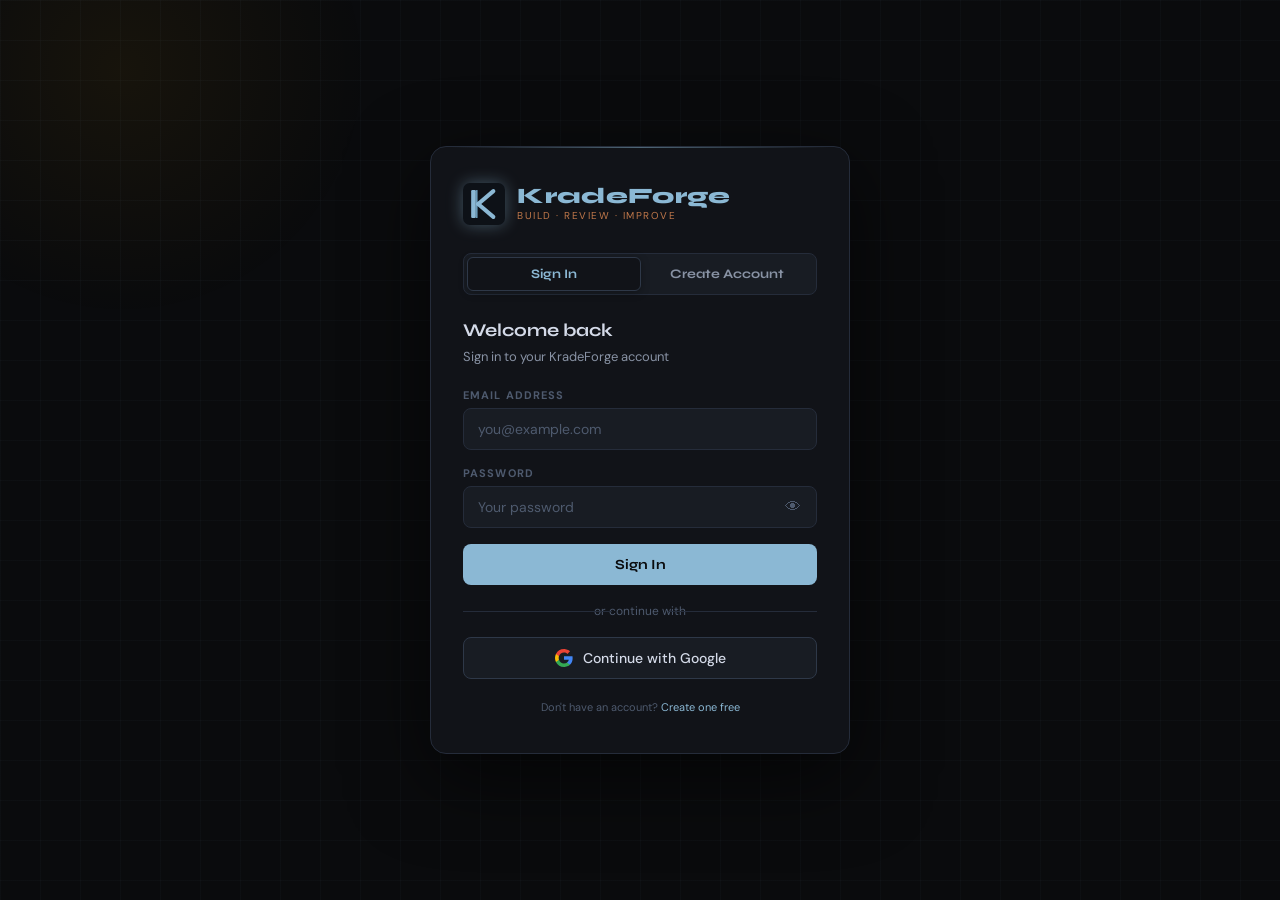
==== login.html @ 72d335a9 "login.html" ====
<!DOCTYPE html>
<html lang="en">
<head>
  <meta charset="UTF-8" />
  <meta name="viewport" content="width=device-width, initial-scale=1.0, maximum-scale=1.0, user-scalable=no" />
  <meta name="mobile-web-app-capable" content="yes" />
  <meta name="apple-mobile-web-app-capable" content="yes" />
  <meta name="theme-color" content="#0a0b0d" />
  <title>KradeForge — Login</title>
  <link rel="preconnect" href="https://fonts.googleapis.com" />
  <link href="https://fonts.googleapis.com/css2?family=Space+Mono:wght@400;700&family=Syne:wght@400;600;700;800&family=DM+Sans:wght@300;400;500&display=swap" rel="stylesheet" />
  <style>
    *, *::before, *::after { box-sizing: border-box; margin: 0; padding: 0; }

    :root {
      --bg:      #0a0b0d;
      --bg2:     #111318;
      --bg3:     #181c23;
      --border:  #252c3a;
      --border2: #2e3848;
      --text:    #d4dae8;
      --text2:   #8892a4;
      --text3:   #4e5a6e;
      --accent:  #f0a500;
      --green:   #22c77a;
      --red:     #ff4d6a;
      --blue:    #8bb8d4;
      --font-head: 'Syne', sans-serif;
      --font-mono: 'Space Mono', monospace;
      --font-body: 'DM Sans', sans-serif;
    }

    body {
      font-family: var(--font-body);
      background: var(--bg);
      color: var(--text);
      min-height: 100vh;
      display: flex;
      align-items: center;
      justify-content: center;
      padding: 20px;
      position: relative;
      overflow: hidden;
    }

    /* Background grid pattern */
    body::before {
      content: '';
      position: fixed;
      inset: 0;
      background-image:
        linear-gradient(rgba(139,184,212,0.03) 1px, transparent 1px),
        linear-gradient(90deg, rgba(139,184,212,0.03) 1px, transparent 1px);
      background-size: 40px 40px;
      pointer-events: none;
    }

    /* Glow orbs */
    body::after {
      content: '';
      position: fixed;
      top: -20%;
      left: -10%;
      width: 500px;
      height: 500px;
      background: radial-gradient(circle, rgba(240,165,0,0.06) 0%, transparent 70%);
      pointer-events: none;
    }

    /* ── CARD ─────────────────────────────────────────────── */
    .auth-card {
      background: var(--bg2);
      border: 1px solid var(--border);
      border-radius: 16px;
      width: 100%;
      max-width: 420px;
      padding: 36px 32px;
      position: relative;
      z-index: 1;
      box-shadow: 0 24px 80px rgba(0,0,0,0.6);
    }

    /* Top accent line */
    .auth-card::before {
      content: '';
      position: absolute;
      top: 0; left: 20px; right: 20px;
      height: 1px;
      background: linear-gradient(90deg, transparent, var(--blue), transparent);
      opacity: 0.5;
    }

    /* ── LOGO ─────────────────────────────────────────────── */
    .auth-logo {
      display: flex;
      align-items: center;
      gap: 12px;
      margin-bottom: 28px;
    }

    .auth-logo svg { flex-shrink: 0; filter: drop-shadow(0 0 8px rgba(139,184,212,0.4)); }

    .auth-logo-text { display: flex; flex-direction: column; gap: 2px; }

    .auth-logo-name {
      font-family: var(--font-head);
      font-size: 22px;
      font-weight: 800;
      color: var(--blue);
      letter-spacing: 0.03em;
      line-height: 1;
    }

    .auth-logo-tag {
      font-size: 10px;
      color: #c0784a;
      letter-spacing: 0.15em;
      text-transform: uppercase;
    }

    /* ── TABS ─────────────────────────────────────────────── */
    .auth-tabs {
      display: flex;
      background: var(--bg3);
      border: 1px solid var(--border);
      border-radius: 8px;
      padding: 3px;
      margin-bottom: 24px;
    }

    .auth-tab {
      flex: 1;
      padding: 8px;
      text-align: center;
      font-family: var(--font-head);
      font-size: 13px;
      font-weight: 700;
      color: var(--text2);
      cursor: pointer;
      border-radius: 6px;
      transition: all 0.2s;
      border: none;
      background: none;
    }

    .auth-tab.active {
      background: var(--bg2);
      color: var(--blue);
      border: 1px solid var(--border2);
      box-shadow: 0 2px 8px rgba(0,0,0,0.3);
    }

    /* ── FORMS ────────────────────────────────────────────── */
    .auth-form { display: none; }
    .auth-form.active { display: block; }

    .form-title {
      font-family: var(--font-head);
      font-size: 18px;
      font-weight: 700;
      color: var(--text);
      margin-bottom: 6px;
    }

    .form-subtitle {
      font-size: 13px;
      color: var(--text2);
      margin-bottom: 22px;
      line-height: 1.5;
    }

    .field {
      margin-bottom: 16px;
    }

    .field label {
      display: block;
      font-size: 11px;
      font-weight: 700;
      color: var(--text3);
      text-transform: uppercase;
      letter-spacing: 0.1em;
      margin-bottom: 6px;
    }

    .field input {
      width: 100%;
      background: var(--bg3);
      border: 1px solid var(--border);
      color: var(--text);
      padding: 11px 14px;
      border-radius: 8px;
      font-size: 14px;
      font-family: var(--font-body);
      outline: none;
      transition: border-color 0.2s, box-shadow 0.2s;
    }

    .field input:focus {
      border-color: var(--blue);
      box-shadow: 0 0 0 3px rgba(139,184,212,0.1);
    }

    .field input::placeholder { color: var(--text3); }

    /* Password toggle */
    .field-wrap {
      position: relative;
    }
    .field-wrap input { padding-right: 44px; }
    .toggle-pw {
      position: absolute;
      right: 12px;
      top: 50%;
      transform: translateY(-50%);
      background: none;
      border: none;
      color: var(--text3);
      cursor: pointer;
      font-size: 16px;
      padding: 4px;
      transition: color 0.2s;
    }
    .toggle-pw:hover { color: var(--text2); }

    /* ── SUBMIT BUTTON ────────────────────────────────────── */
    .btn-auth {
      width: 100%;
      background: var(--blue);
      color: #0a0b0d;
      border: none;
      padding: 12px;
      border-radius: 8px;
      font-family: var(--font-head);
      font-weight: 700;
      font-size: 14px;
      cursor: pointer;
      transition: opacity 0.2s, transform 0.1s;
      margin-top: 4px;
      display: flex;
      align-items: center;
      justify-content: center;
      gap: 8px;
    }

    .btn-auth:hover   { opacity: 0.9; }
    .btn-auth:active  { transform: scale(0.99); }
    .btn-auth:disabled{ opacity: 0.5; cursor: not-allowed; }

    /* Loading spinner */
    .spinner {
      width: 16px;
      height: 16px;
      border: 2px solid rgba(0,0,0,0.2);
      border-top-color: #0a0b0d;
      border-radius: 50%;
      animation: spin 0.7s linear infinite;
      display: none;
    }
    .btn-auth.loading .spinner { display: block; }
    .btn-auth.loading .btn-text { opacity: 0.7; }
    @keyframes spin { to { transform: rotate(360deg); } }

    /* ── ALERT MESSAGES ───────────────────────────────────── */
    .auth-alert {
      padding: 10px 14px;
      border-radius: 8px;
      font-size: 13px;
      margin-bottom: 16px;
      display: none;
      line-height: 1.5;
    }
    .auth-alert.error {
      background: rgba(255,77,106,0.1);
      border: 1px solid rgba(255,77,106,0.3);
      color: var(--red);
      display: block;
    }
    .auth-alert.success {
      background: rgba(34,199,122,0.1);
      border: 1px solid rgba(34,199,122,0.3);
      color: var(--green);
      display: block;
    }
    .auth-alert.info {
      background: rgba(139,184,212,0.1);
      border: 1px solid rgba(139,184,212,0.3);
      color: var(--blue);
      display: block;
    }

    /* ── PASSWORD STRENGTH ────────────────────────────────── */
    .pw-strength {
      margin-top: 6px;
      display: none;
    }
    .pw-strength.show { display: block; }
    .pw-bar {
      height: 3px;
      background: var(--border);
      border-radius: 2px;
      overflow: hidden;
      margin-bottom: 4px;
    }
    .pw-fill {
      height: 100%;
      border-radius: 2px;
      transition: width 0.3s, background 0.3s;
    }
    .pw-label { font-size: 10px; color: var(--text3); }

    /* ── DIVIDER ──────────────────────────────────────────── */
    .auth-divider {
      text-align: center;
      color: var(--text3);
      font-size: 12px;
      margin: 18px 0;
      position: relative;
    }
    .auth-divider::before, .auth-divider::after {
      content: '';
      position: absolute;
      top: 50%;
      width: 42%;
      height: 1px;
      background: var(--border);
    }
    .auth-divider::before { left: 0; }
    .auth-divider::after  { right: 0; }

    /* ── FOOTER NOTE ──────────────────────────────────────── */
    .auth-footer {
      text-align: center;
      margin-top: 20px;
      font-size: 11px;
      color: var(--text3);
      line-height: 1.6;
    }
    .auth-footer a { color: var(--blue); text-decoration: none; }

    /* ── VERIFICATION NOTICE ──────────────────────────────── */
    .verify-notice {
      text-align: center;
      display: none;
      padding: 20px 0;
    }
    .verify-notice.show { display: block; }
    .verify-icon { font-size: 48px; margin-bottom: 16px; }
    .verify-title {
      font-family: var(--font-head);
      font-size: 18px;
      font-weight: 700;
      color: var(--text);
      margin-bottom: 8px;
    }
    .verify-text { font-size: 13px; color: var(--text2); line-height: 1.6; }
    .verify-email { color: var(--blue); font-weight: 600; }

    /* ── GOOGLE BUTTON ────────────────────────────────────── */
    .btn-google {
      width: 100%;
      background: var(--bg3);
      color: var(--text);
      border: 1px solid var(--border2);
      padding: 11px;
      border-radius: 8px;
      font-family: var(--font-body);
      font-weight: 500;
      font-size: 14px;
      cursor: pointer;
      transition: background 0.2s, border-color 0.2s;
      margin-top: 4px;
      display: flex;
      align-items: center;
      justify-content: center;
      gap: 10px;
    }
    .btn-google:hover { background: var(--border); border-color: var(--blue); }
    .btn-google svg   { flex-shrink: 0; }

    /* ── MOBILE ───────────────────────────────────────────── */
    @media (max-width: 480px) {
      .auth-card { padding: 24px 20px; border-radius: 12px; }
      .auth-logo-name { font-size: 18px; }
    }
  </style>
</head>
<body>

  <div class="auth-card">

    <!-- Logo -->
    <div class="auth-logo">
      <svg width="42" height="42" viewBox="0 0 36 36" fill="none" xmlns="http://www.w3.org/2000/svg">
        <rect width="36" height="36" rx="6" fill="#0d1117"/>
        <rect x="7" y="6" width="4" height="24" rx="1" fill="#8bb8d4"/>
        <rect x="11" y="6" width="1.5" height="24" rx="0.5" fill="#6a9ab8"/>
        <path d="M13 18 L26 7" stroke="#8bb8d4" stroke-width="3.5" stroke-linecap="round"/>
        <path d="M13 18 L26 29" stroke="#8bb8d4" stroke-width="3.5" stroke-linecap="round"/>
      </svg>
      <div class="auth-logo-text">
        <span class="auth-logo-name">KradeForge</span>
        <span class="auth-logo-tag">Build · Review · Improve</span>
      </div>
    </div>

    <!-- Tabs -->
    <div class="auth-tabs">
      <button class="auth-tab active" id="tabLogin"    onclick="switchTab('login')">Sign In</button>
      <button class="auth-tab"        id="tabRegister" onclick="switchTab('register')">Create Account</button>
    </div>

    <!-- ── LOGIN FORM ───────────────────────────────────── -->
    <div class="auth-form active" id="formLogin">
      <div class="form-title">Welcome back</div>
      <div class="form-subtitle">Sign in to your KradeForge account</div>

      <div class="auth-alert" id="loginAlert"></div>

      <div class="field">
        <label>Email Address</label>
        <input type="email" id="loginEmail" placeholder="you@example.com" autocomplete="email" />
      </div>

      <div class="field">
        <label>Password</label>
        <div class="field-wrap">
          <input type="password" id="loginPassword" placeholder="Your password" autocomplete="current-password" />
          <button class="toggle-pw" onclick="togglePw('loginPassword', this)" type="button">👁</button>
        </div>
      </div>

      <button class="btn-auth" id="loginBtn" onclick="handleLogin()">
        <div class="spinner"></div>
        <span class="btn-text">Sign In</span>
      </button>

      <div class="auth-divider">or continue with</div>

      <button class="btn-google" onclick="handleGoogleLogin()">
        <svg width="18" height="18" viewBox="0 0 18 18" xmlns="http://www.w3.org/2000/svg">
          <path d="M17.64 9.2c0-.637-.057-1.251-.164-1.84H9v3.481h4.844a4.14 4.14 0 0 1-1.796 2.716v2.259h2.908c1.702-1.567 2.684-3.875 2.684-6.615z" fill="#4285F4"/>
          <path d="M9 18c2.43 0 4.467-.806 5.956-2.184l-2.908-2.259c-.806.54-1.837.86-3.048.86-2.344 0-4.328-1.584-5.036-3.711H.957v2.332A8.997 8.997 0 0 0 9 18z" fill="#34A853"/>
          <path d="M3.964 10.706A5.41 5.41 0 0 1 3.682 9c0-.593.102-1.17.282-1.706V4.962H.957A8.996 8.996 0 0 0 0 9c0 1.452.348 2.827.957 4.038l3.007-2.332z" fill="#FBBC05"/>
          <path d="M9 3.58c1.321 0 2.508.454 3.44 1.345l2.582-2.58C13.463.891 11.426 0 9 0A8.997 8.997 0 0 0 .957 4.962L3.964 7.294C4.672 5.163 6.656 3.58 9 3.58z" fill="#EA4335"/>
        </svg>
        Continue with Google
      </button>

      <div class="auth-footer">
        Don't have an account?
        <a href="#" onclick="switchTab('register')">Create one free</a>
      </div>
    </div>

    <!-- ── REGISTER FORM ─────────────────────────────────── -->
    <div class="auth-form" id="formRegister">

      <!-- Verification notice (shown after signup) -->
      <div class="verify-notice" id="verifyNotice">
        <div class="verify-icon">📧</div>
        <div class="verify-title">Check your email!</div>
        <div class="verify-text">
          We sent a confirmation link to<br>
          <span class="verify-email" id="verifyEmail"></span><br><br>
          Click the link in the email, then come back and sign in.
        </div>
      </div>

      <!-- Register form fields -->
      <div id="registerFields">
        <div class="form-title">Create your account</div>
        <div class="form-subtitle">Free forever — your trades, your data</div>

        <div class="auth-alert" id="registerAlert"></div>

        <div class="field">
          <label>Full Name</label>
          <input type="text" id="regName" placeholder="Your name" autocomplete="name" />
        </div>

        <div class="field">
          <label>Email Address</label>
          <input type="email" id="regEmail" placeholder="you@example.com" autocomplete="email" />
        </div>

        <div class="field">
          <label>Password</label>
          <div class="field-wrap">
            <input type="password" id="regPassword" placeholder="Min 6 characters"
              autocomplete="new-password" oninput="checkPwStrength(this.value)" />
            <button class="toggle-pw" onclick="togglePw('regPassword', this)" type="button">👁</button>
          </div>
          <div class="pw-strength" id="pwStrength">
            <div class="pw-bar"><div class="pw-fill" id="pwFill"></div></div>
            <div class="pw-label" id="pwLabel"></div>
          </div>
        </div>

        <div class="field">
          <label>Confirm Password</label>
          <div class="field-wrap">
            <input type="password" id="regConfirm" placeholder="Repeat password"
              autocomplete="new-password" />
            <button class="toggle-pw" onclick="togglePw('regConfirm', this)" type="button">👁</button>
          </div>
        </div>

        <button class="btn-auth" id="registerBtn" onclick="handleRegister()">
          <div class="spinner"></div>
          <span class="btn-text">Create Account</span>
        </button>

        <div class="auth-divider">or continue with</div>

        <button class="btn-google" onclick="handleGoogleLogin()">
          <svg width="18" height="18" viewBox="0 0 18 18" xmlns="http://www.w3.org/2000/svg">
            <path d="M17.64 9.2c0-.637-.057-1.251-.164-1.84H9v3.481h4.844a4.14 4.14 0 0 1-1.796 2.716v2.259h2.908c1.702-1.567 2.684-3.875 2.684-6.615z" fill="#4285F4"/>
            <path d="M9 18c2.43 0 4.467-.806 5.956-2.184l-2.908-2.259c-.806.54-1.837.86-3.048.86-2.344 0-4.328-1.584-5.036-3.711H.957v2.332A8.997 8.997 0 0 0 9 18z" fill="#34A853"/>
            <path d="M3.964 10.706A5.41 5.41 0 0 1 3.682 9c0-.593.102-1.17.282-1.706V4.962H.957A8.996 8.996 0 0 0 0 9c0 1.452.348 2.827.957 4.038l3.007-2.332z" fill="#FBBC05"/>
            <path d="M9 3.58c1.321 0 2.508.454 3.44 1.345l2.582-2.58C13.463.891 11.426 0 9 0A8.997 8.997 0 0 0 .957 4.962L3.964 7.294C4.672 5.163 6.656 3.58 9 3.58z" fill="#EA4335"/>
          </svg>
          Continue with Google
        </button>

        <div class="auth-footer">
          Already have an account?
          <a href="#" onclick="switchTab('login')">Sign in</a>
        </div>
      </div>
    </div>

  </div>

  <script>
    const SUPABASE_URL  = 'https://nkdgthaerzxahjxrzpcl.supabase.co';
    const SUPABASE_ANON = 'eyJhbGciOiJIUzI1NiIsInR5cCI6IkpXVCJ9.eyJpc3MiOiJzdXBhYmFzZSIsInJlZiI6Im5rZGd0aGFlcnp4YWhqeHJ6cGNsIiwicm9sZSI6ImFub24iLCJpYXQiOjE3ODA2MDY0NjUsImV4cCI6MjA5NjE4MjQ2NX0.O0cF0LzqJh2vEbBUaRsCqXg0oxSasSJpFFimKTP5cJA';

    // ── Check if already logged in ─────────────────────────
    window.addEventListener('load', () => {
      const session = localStorage.getItem('kf_session');
      if (session) {
        try {
          const s = JSON.parse(session);
          const exp = s?.expires_at || 0;
          if (Date.now() / 1000 < exp - 60) {
            window.location.href = 'index.html';
            return;
          }
        } catch(e) {}
      }
    });

    // ── Tab switching ──────────────────────────────────────
    function switchTab(tab) {
      document.getElementById('formLogin').classList.toggle('active', tab === 'login');
      document.getElementById('formRegister').classList.toggle('active', tab === 'register');
      document.getElementById('tabLogin').classList.toggle('active', tab === 'login');
      document.getElementById('tabRegister').classList.toggle('active', tab === 'register');
      clearAlerts();
    }

    function clearAlerts() {
      document.getElementById('loginAlert').className    = 'auth-alert';
      document.getElementById('registerAlert').className = 'auth-alert';
    }

    function showAlert(id, msg, type = 'error') {
      const el = document.getElementById(id);
      el.textContent  = msg;
      el.className    = `auth-alert ${type}`;
    }

    function setLoading(btnId, loading) {
      const btn = document.getElementById(btnId);
      btn.disabled = loading;
      btn.classList.toggle('loading', loading);
    }

    // ── Password visibility toggle ─────────────────────────
    function togglePw(inputId, btn) {
      const input = document.getElementById(inputId);
      const show  = input.type === 'password';
      input.type  = show ? 'text' : 'password';
      btn.textContent = show ? '🙈' : '👁';
    }

    // ── Password strength checker ──────────────────────────
    function checkPwStrength(pw) {
      const el    = document.getElementById('pwStrength');
      const fill  = document.getElementById('pwFill');
      const label = document.getElementById('pwLabel');
      if (!pw) { el.classList.remove('show'); return; }
      el.classList.add('show');

      let score = 0;
      if (pw.length >= 6)  score++;
      if (pw.length >= 10) score++;
      if (/[A-Z]/.test(pw)) score++;
      if (/[0-9]/.test(pw)) score++;
      if (/[^A-Za-z0-9]/.test(pw)) score++;

      const levels = [
        { w: '20%',  c: '#ff4d6a', t: 'Too weak' },
        { w: '40%',  c: '#ff914d', t: 'Weak' },
        { w: '60%',  c: '#f0a500', t: 'Fair' },
        { w: '80%',  c: '#8bb8d4', t: 'Good' },
        { w: '100%', c: '#22c77a', t: 'Strong ✓' },
      ];
      const lvl     = levels[Math.min(score - 1, 4)] || levels[0];
      fill.style.width      = lvl.w;
      fill.style.background = lvl.c;
      label.textContent     = lvl.t;
      label.style.color     = lvl.c;
    }

    // ── Enter key support ──────────────────────────────────
    document.addEventListener('keydown', (e) => {
      if (e.key !== 'Enter') return;
      const loginActive = document.getElementById('formLogin').classList.contains('active');
      if (loginActive) handleLogin();
      else handleRegister();
    });

    // ── GOOGLE OAUTH ───────────────────────────────────────
    async function handleGoogleLogin() {
      try {
        // Redirect URL must match what's configured in Supabase Auth settings
        const redirectTo = 'https://kys-777.github.io/Kradeforge/';
        const res = await fetch(`${SUPABASE_URL}/auth/v1/authorize?provider=google&redirect_to=${encodeURIComponent(redirectTo)}`, {
          method: 'GET',
          headers: { 'apikey': SUPABASE_ANON },
          redirect: 'manual'
        });
        // Build the Google OAuth URL directly
        const oauthUrl = `${SUPABASE_URL}/auth/v1/authorize?provider=google&redirect_to=${encodeURIComponent(redirectTo)}`;
        window.location.href = oauthUrl;
      } catch (e) {
        showAlert('loginAlert', 'Google sign-in unavailable. Try email/password.');
      }
    }

    // ── LOGIN ──────────────────────────────────────────────
    async function handleLogin() {
      const email    = document.getElementById('loginEmail').value.trim();
      const password = document.getElementById('loginPassword').value;

      if (!email)    { showAlert('loginAlert', 'Please enter your email');    return; }
      if (!password) { showAlert('loginAlert', 'Please enter your password'); return; }

      setLoading('loginBtn', true);

      try {
        const res = await fetch(`${SUPABASE_URL}/auth/v1/token?grant_type=password`, {
          method:  'POST',
          headers: { 'Content-Type': 'application/json', 'apikey': SUPABASE_ANON },
          body:    JSON.stringify({ email, password })
        });
        const data = await res.json();

        if (!res.ok) {
          const msg = data.error_description || data.msg || 'Login failed';
          if (msg.toLowerCase().includes('invalid')) {
            showAlert('loginAlert', '❌ Wrong email or password. Please try again.');
          } else if (msg.toLowerCase().includes('confirm')) {
            showAlert('loginAlert', '📧 Please confirm your email first. Check your inbox.', 'info');
          } else {
            showAlert('loginAlert', msg);
          }
          return;
        }

        // Save session and redirect
        localStorage.setItem('kf_session', JSON.stringify(data));
        showAlert('loginAlert', '✓ Signed in! Redirecting…', 'success');
        setTimeout(() => { window.location.href = 'index.html'; }, 800);

      } catch (e) {
        showAlert('loginAlert', 'Network error. Check your connection.');
      } finally {
        setLoading('loginBtn', false);
      }
    }

    // ── REGISTER ───────────────────────────────────────────
    async function handleRegister() {
      const name     = document.getElementById('regName').value.trim();
      const email    = document.getElementById('regEmail').value.trim();
      const password = document.getElementById('regPassword').value;
      const confirm  = document.getElementById('regConfirm').value;

      if (!name)                     { showAlert('registerAlert', 'Please enter your name');          return; }
      if (!email)                    { showAlert('registerAlert', 'Please enter your email');         return; }
      if (!email.includes('@'))      { showAlert('registerAlert', 'Please enter a valid email');      return; }
      if (!password)                 { showAlert('registerAlert', 'Please enter a password');         return; }
      if (password.length < 6)       { showAlert('registerAlert', 'Password must be at least 6 characters'); return; }
      if (password !== confirm)      { showAlert('registerAlert', '❌ Passwords do not match');       return; }

      setLoading('registerBtn', true);

      try {
        const res = await fetch(`${SUPABASE_URL}/auth/v1/signup`, {
          method:  'POST',
          headers: { 'Content-Type': 'application/json', 'apikey': SUPABASE_ANON },
          body:    JSON.stringify({ email, password, data: { full_name: name } })
        });
        const data = await res.json();

        if (!res.ok) {
          const msg = data.error_description || data.msg || 'Registration failed';
          if (msg.toLowerCase().includes('already')) {
            showAlert('registerAlert', '⚠ This email is already registered. Try signing in instead.');
          } else {
            showAlert('registerAlert', msg);
          }
          return;
        }

        // Show verification notice
        document.getElementById('registerFields').style.display = 'none';
        document.getElementById('verifyEmail').textContent = email;
        document.getElementById('verifyNotice').classList.add('show');

      } catch (e) {
        showAlert('registerAlert', 'Network error. Check your connection.');
      } finally {
        setLoading('registerBtn', false);
      }
    }
  </script>
</body>
</html>
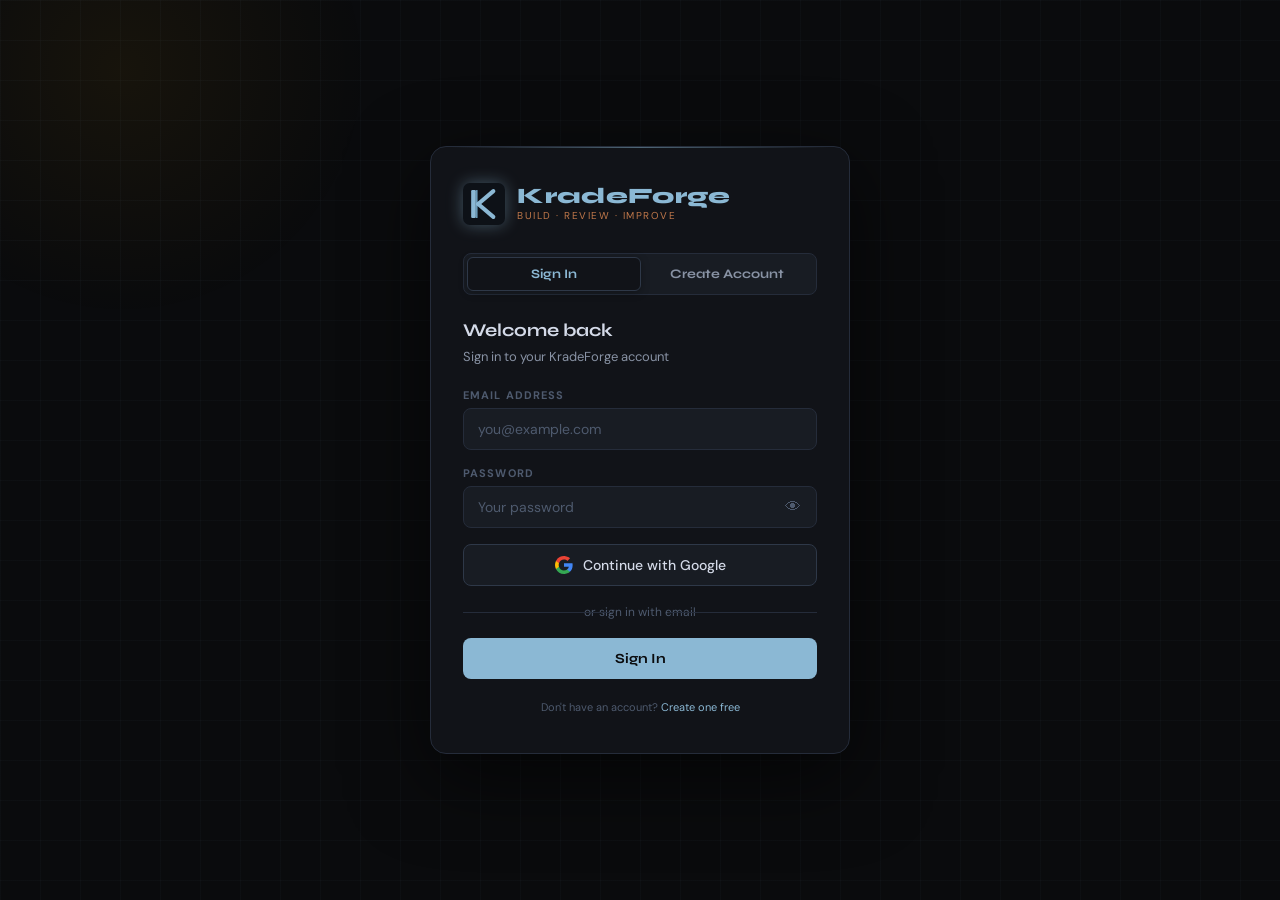
==== commit e5b34c96: "login.html" ====
--- a/login.html
+++ b/login.html
@@ -430,13 +430,6 @@
         </div>
       </div>
 
-      <button class="btn-auth" id="loginBtn" onclick="handleLogin()">
-        <div class="spinner"></div>
-        <span class="btn-text">Sign In</span>
-      </button>
-
-      <div class="auth-divider">or continue with</div>
-
       <button class="btn-google" onclick="handleGoogleLogin()">
         <svg width="18" height="18" viewBox="0 0 18 18" xmlns="http://www.w3.org/2000/svg">
           <path d="M17.64 9.2c0-.637-.057-1.251-.164-1.84H9v3.481h4.844a4.14 4.14 0 0 1-1.796 2.716v2.259h2.908c1.702-1.567 2.684-3.875 2.684-6.615z" fill="#4285F4"/>
@@ -445,6 +438,13 @@
           <path d="M9 3.58c1.321 0 2.508.454 3.44 1.345l2.582-2.58C13.463.891 11.426 0 9 0A8.997 8.997 0 0 0 .957 4.962L3.964 7.294C4.672 5.163 6.656 3.58 9 3.58z" fill="#EA4335"/>
         </svg>
         Continue with Google
+      </button>
+
+      <div class="auth-divider">or sign in with email</div>
+
+      <button class="btn-auth" id="loginBtn" onclick="handleLogin()">
+        <div class="spinner"></div>
+        <span class="btn-text">Sign In</span>
       </button>
 
       <div class="auth-footer">
@@ -506,13 +506,6 @@
           </div>
         </div>
 
-        <button class="btn-auth" id="registerBtn" onclick="handleRegister()">
-          <div class="spinner"></div>
-          <span class="btn-text">Create Account</span>
-        </button>
-
-        <div class="auth-divider">or continue with</div>
-
         <button class="btn-google" onclick="handleGoogleLogin()">
           <svg width="18" height="18" viewBox="0 0 18 18" xmlns="http://www.w3.org/2000/svg">
             <path d="M17.64 9.2c0-.637-.057-1.251-.164-1.84H9v3.481h4.844a4.14 4.14 0 0 1-1.796 2.716v2.259h2.908c1.702-1.567 2.684-3.875 2.684-6.615z" fill="#4285F4"/>
@@ -521,6 +514,13 @@
             <path d="M9 3.58c1.321 0 2.508.454 3.44 1.345l2.582-2.58C13.463.891 11.426 0 9 0A8.997 8.997 0 0 0 .957 4.962L3.964 7.294C4.672 5.163 6.656 3.58 9 3.58z" fill="#EA4335"/>
           </svg>
           Continue with Google
+        </button>
+
+        <div class="auth-divider">or create with email</div>
+
+        <button class="btn-auth" id="registerBtn" onclick="handleRegister()">
+          <div class="spinner"></div>
+          <span class="btn-text">Create Account</span>
         </button>
 
         <div class="auth-footer">
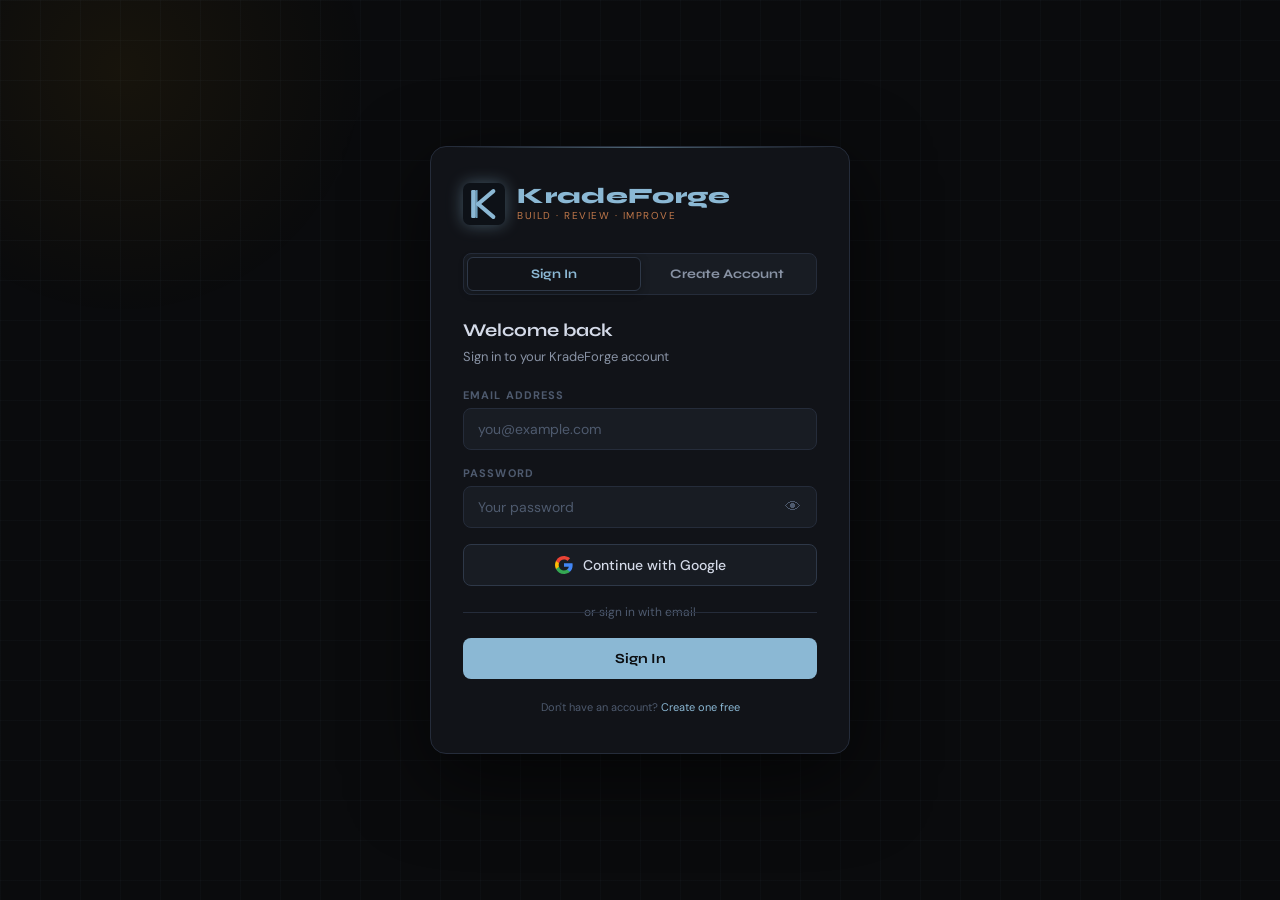
==== commit fadf5ea4: "login.html" ====
--- a/login.html
+++ b/login.html
@@ -21,7 +21,8 @@
       --text:    #d4dae8;
       --text2:   #8892a4;
       --text3:   #4e5a6e;
-      --accent:  #f0a500;
+      --accent:  #8bb8d4;  /* KradeForge steel blue */
+      --rust:    #c0784a;  /* KradeForge rust */
       --green:   #22c77a;
       --red:     #ff4d6a;
       --blue:    #8bb8d4;
@@ -145,7 +146,7 @@
 
     .auth-tab.active {
       background: var(--bg2);
-      color: var(--blue);
+      color: var(--accent);
       border: 1px solid var(--border2);
       box-shadow: 0 2px 8px rgba(0,0,0,0.3);
     }
@@ -226,8 +227,8 @@
     /* ── SUBMIT BUTTON ────────────────────────────────────── */
     .btn-auth {
       width: 100%;
-      background: var(--blue);
-      color: #0a0b0d;
+      background: var(--accent);
+      color: #0a0c0f;
       border: none;
       padding: 12px;
       border-radius: 8px;
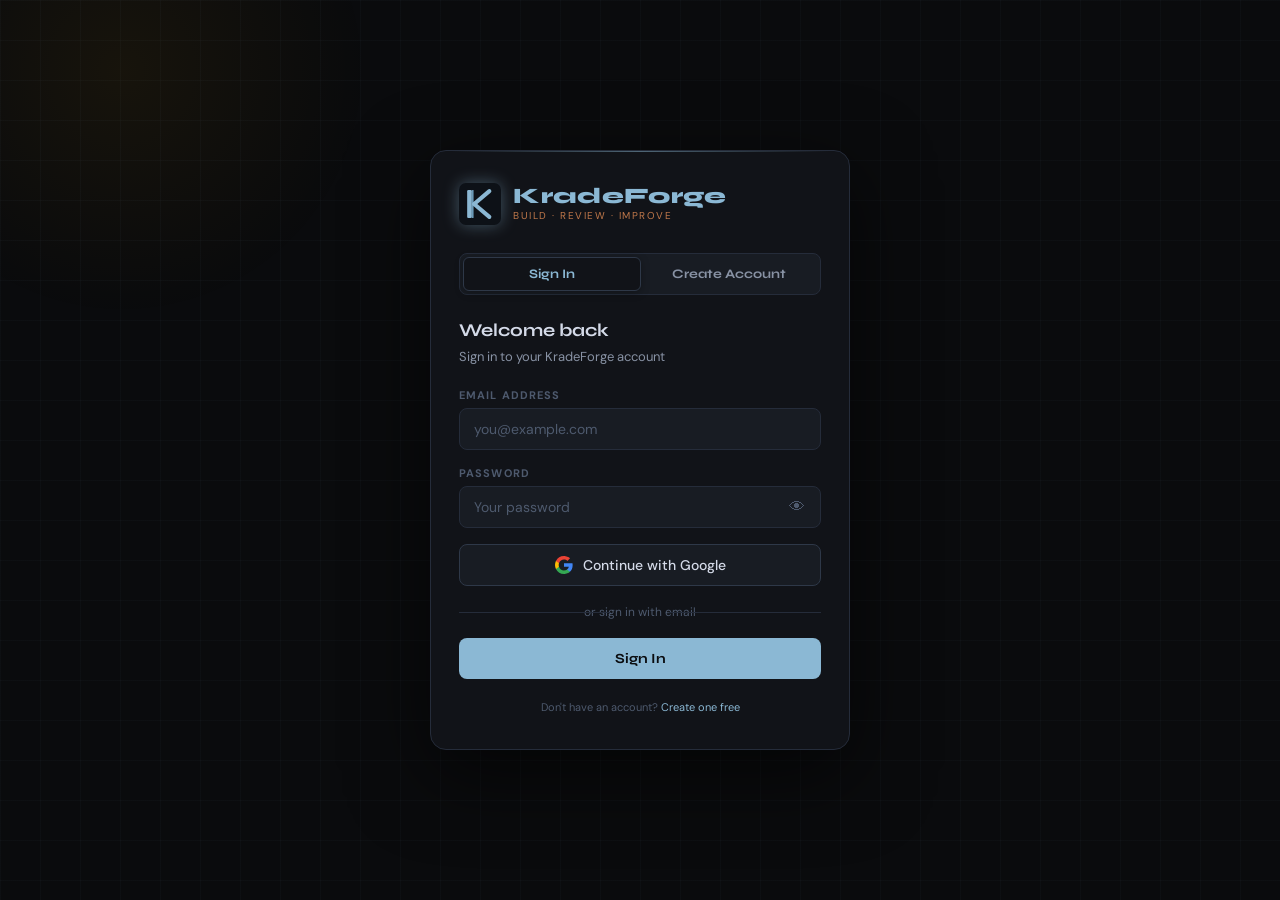
==== commit 38d11306: "login.html" ====
--- a/login.html
+++ b/login.html
@@ -37,11 +37,12 @@
       color: var(--text);
       min-height: 100vh;
       display: flex;
-      align-items: center;
+      align-items: flex-start;
       justify-content: center;
       padding: 20px;
       position: relative;
-      overflow: hidden;
+      overflow-y: auto;      /* allow page scroll */
+      overflow-x: hidden;
     }
 
     /* Background grid pattern */
@@ -75,10 +76,11 @@
       border-radius: 16px;
       width: 100%;
       max-width: 420px;
-      padding: 36px 32px;
+      padding: 32px 28px;
       position: relative;
       z-index: 1;
       box-shadow: 0 24px 80px rgba(0,0,0,0.6);
+      margin: auto 0;         /* center vertically when space allows */
     }
 
     /* Top accent line */
@@ -381,8 +383,20 @@
 
     /* ── MOBILE ───────────────────────────────────────────── */
     @media (max-width: 480px) {
-      .auth-card { padding: 24px 20px; border-radius: 12px; }
-      .auth-logo-name { font-size: 18px; }
+      body { padding: 12px; align-items: flex-start; }
+      .auth-card {
+        padding: 20px 16px;
+        border-radius: 12px;
+        width: 100%;
+      }
+      .auth-logo { margin-bottom: 16px; }
+      .auth-logo-name { font-size: 17px; }
+      .auth-logo-tag { display: none; }
+      .auth-tabs { margin-bottom: 16px; }
+      .field { margin-bottom: 12px; }
+      .field input { padding: 9px 12px; font-size: 13px; }
+      .form-subtitle { margin-bottom: 14px; font-size: 12px; }
+      .btn-auth { padding: 11px; font-size: 13px; }
     }
   </style>
 </head>
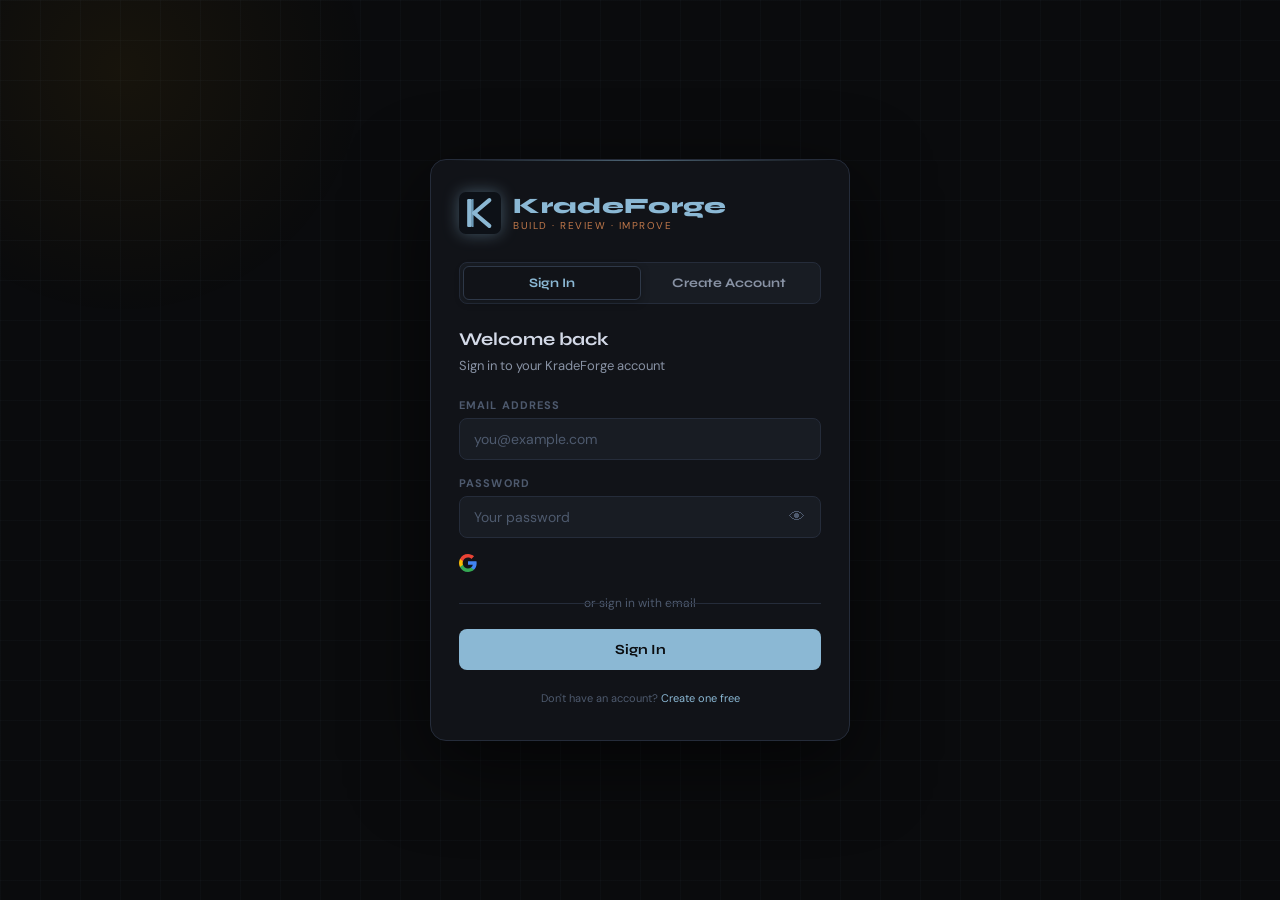
==== commit 7cd80a70: "login.html" ====
--- a/login.html
+++ b/login.html
@@ -359,8 +359,6 @@
     .verify-text { font-size: 13px; color: var(--text2); line-height: 1.6; }
     .verify-email { color: var(--blue); font-weight: 600; }
 
-    /* ── GOOGLE BUTTON ────────────────────────────────────── */
-    .btn-google {
       width: 100%;
       background: var(--bg3);
       color: var(--text);
@@ -378,8 +376,6 @@
       justify-content: center;
       gap: 10px;
     }
-    .btn-google:hover { background: var(--border); border-color: var(--blue); }
-    .btn-google svg   { flex-shrink: 0; }
 
     /* ── MOBILE ───────────────────────────────────────────── */
     @media (max-width: 480px) {
@@ -445,14 +441,12 @@
         </div>
       </div>
 
-      <button class="btn-google" onclick="handleGoogleLogin()">
         <svg width="18" height="18" viewBox="0 0 18 18" xmlns="http://www.w3.org/2000/svg">
           <path d="M17.64 9.2c0-.637-.057-1.251-.164-1.84H9v3.481h4.844a4.14 4.14 0 0 1-1.796 2.716v2.259h2.908c1.702-1.567 2.684-3.875 2.684-6.615z" fill="#4285F4"/>
           <path d="M9 18c2.43 0 4.467-.806 5.956-2.184l-2.908-2.259c-.806.54-1.837.86-3.048.86-2.344 0-4.328-1.584-5.036-3.711H.957v2.332A8.997 8.997 0 0 0 9 18z" fill="#34A853"/>
           <path d="M3.964 10.706A5.41 5.41 0 0 1 3.682 9c0-.593.102-1.17.282-1.706V4.962H.957A8.996 8.996 0 0 0 0 9c0 1.452.348 2.827.957 4.038l3.007-2.332z" fill="#FBBC05"/>
           <path d="M9 3.58c1.321 0 2.508.454 3.44 1.345l2.582-2.58C13.463.891 11.426 0 9 0A8.997 8.997 0 0 0 .957 4.962L3.964 7.294C4.672 5.163 6.656 3.58 9 3.58z" fill="#EA4335"/>
         </svg>
-        Continue with Google
       </button>
 
       <div class="auth-divider">or sign in with email</div>
@@ -521,14 +515,12 @@
           </div>
         </div>
 
-        <button class="btn-google" onclick="handleGoogleLogin()">
           <svg width="18" height="18" viewBox="0 0 18 18" xmlns="http://www.w3.org/2000/svg">
             <path d="M17.64 9.2c0-.637-.057-1.251-.164-1.84H9v3.481h4.844a4.14 4.14 0 0 1-1.796 2.716v2.259h2.908c1.702-1.567 2.684-3.875 2.684-6.615z" fill="#4285F4"/>
             <path d="M9 18c2.43 0 4.467-.806 5.956-2.184l-2.908-2.259c-.806.54-1.837.86-3.048.86-2.344 0-4.328-1.584-5.036-3.711H.957v2.332A8.997 8.997 0 0 0 9 18z" fill="#34A853"/>
             <path d="M3.964 10.706A5.41 5.41 0 0 1 3.682 9c0-.593.102-1.17.282-1.706V4.962H.957A8.996 8.996 0 0 0 0 9c0 1.452.348 2.827.957 4.038l3.007-2.332z" fill="#FBBC05"/>
             <path d="M9 3.58c1.321 0 2.508.454 3.44 1.345l2.582-2.58C13.463.891 11.426 0 9 0A8.997 8.997 0 0 0 .957 4.962L3.964 7.294C4.672 5.163 6.656 3.58 9 3.58z" fill="#EA4335"/>
           </svg>
-          Continue with Google
         </button>
 
         <div class="auth-divider">or create with email</div>
@@ -637,23 +629,6 @@
       else handleRegister();
     });
 
-    // ── GOOGLE OAUTH ───────────────────────────────────────
-    async function handleGoogleLogin() {
-      try {
-        // Redirect URL must match what's configured in Supabase Auth settings
-        const redirectTo = 'https://kys-777.github.io/Kradeforge/';
-        const res = await fetch(`${SUPABASE_URL}/auth/v1/authorize?provider=google&redirect_to=${encodeURIComponent(redirectTo)}`, {
-          method: 'GET',
-          headers: { 'apikey': SUPABASE_ANON },
-          redirect: 'manual'
-        });
-        // Build the Google OAuth URL directly
-        const oauthUrl = `${SUPABASE_URL}/auth/v1/authorize?provider=google&redirect_to=${encodeURIComponent(redirectTo)}`;
-        window.location.href = oauthUrl;
-      } catch (e) {
-        showAlert('loginAlert', 'Google sign-in unavailable. Try email/password.');
-      }
-    }
 
     // ── LOGIN ──────────────────────────────────────────────
     async function handleLogin() {
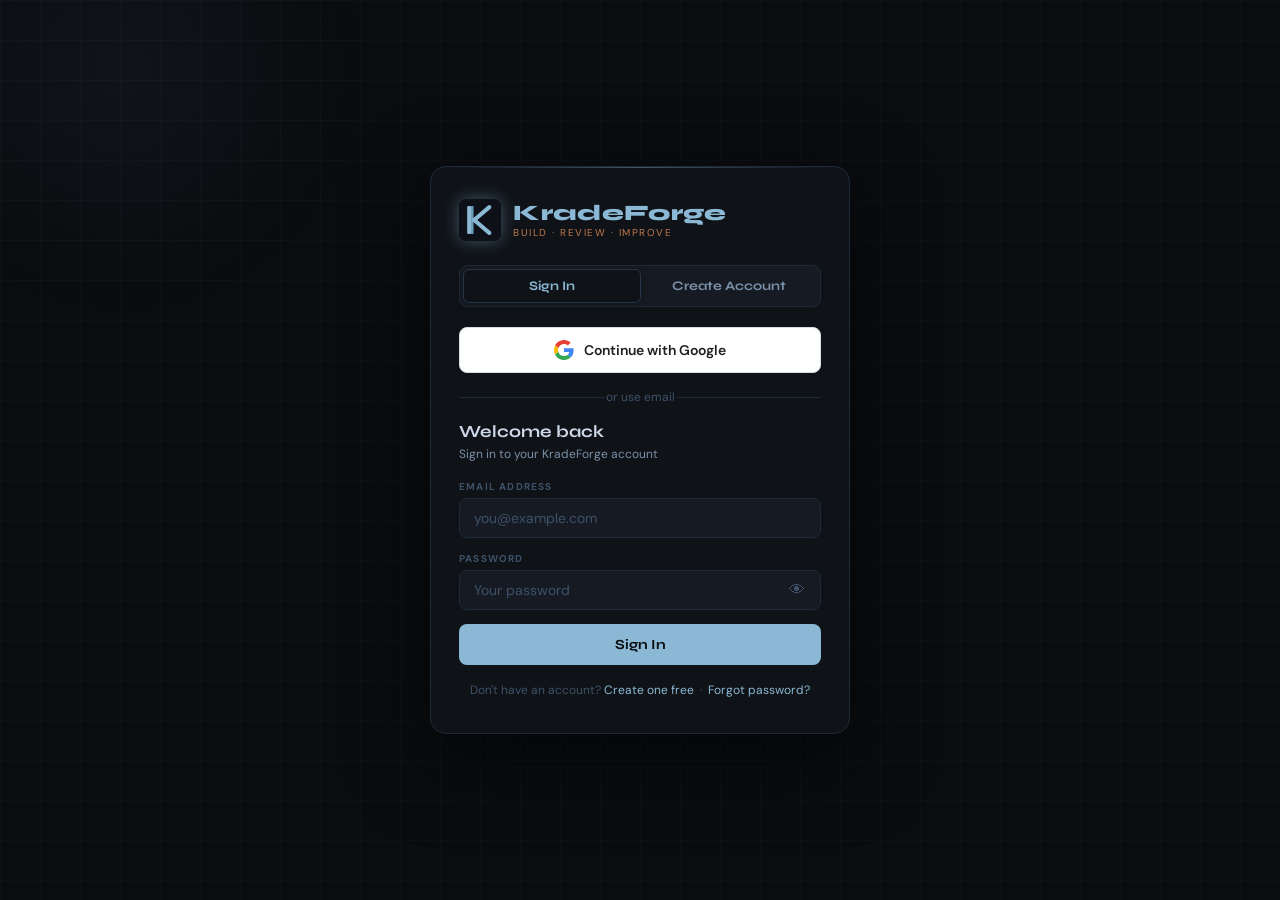
==== commit 07d19405: "login.html" ====
--- a/login.html
+++ b/login.html
@@ -5,7 +5,7 @@
   <meta name="viewport" content="width=device-width, initial-scale=1.0, maximum-scale=1.0, user-scalable=no" />
   <meta name="mobile-web-app-capable" content="yes" />
   <meta name="apple-mobile-web-app-capable" content="yes" />
-  <meta name="theme-color" content="#0a0b0d" />
+  <meta name="theme-color" content="#0a0c0f" />
   <title>KradeForge — Login</title>
   <link rel="preconnect" href="https://fonts.googleapis.com" />
   <link href="https://fonts.googleapis.com/css2?family=Space+Mono:wght@400;700&family=Syne:wght@400;600;700;800&family=DM+Sans:wght@300;400;500&display=swap" rel="stylesheet" />
@@ -13,19 +13,18 @@
     *, *::before, *::after { box-sizing: border-box; margin: 0; padding: 0; }
 
     :root {
-      --bg:      #0a0b0d;
-      --bg2:     #111318;
-      --bg3:     #181c23;
-      --border:  #252c3a;
-      --border2: #2e3848;
-      --text:    #d4dae8;
-      --text2:   #8892a4;
-      --text3:   #4e5a6e;
-      --accent:  #8bb8d4;  /* KradeForge steel blue */
-      --rust:    #c0784a;  /* KradeForge rust */
+      --bg:      #0a0c0f;
+      --bg2:     #0f1318;
+      --bg3:     #161b23;
+      --border:  #1e2a38;
+      --border2: #263547;
+      --text:    #cfd8e8;
+      --text2:   #7a8fa8;
+      --text3:   #3e5168;
+      --accent:  #8bb8d4;
+      --rust:    #c0784a;
       --green:   #22c77a;
       --red:     #ff4d6a;
-      --blue:    #8bb8d4;
       --font-head: 'Syne', sans-serif;
       --font-mono: 'Space Mono', monospace;
       --font-body: 'DM Sans', sans-serif;
@@ -39,13 +38,13 @@
       display: flex;
       align-items: flex-start;
       justify-content: center;
-      padding: 20px;
+      padding: 24px 16px;
+      overflow-y: auto;
+      overflow-x: hidden;
       position: relative;
-      overflow-y: auto;      /* allow page scroll */
-      overflow-x: hidden;
-    }
-
-    /* Background grid pattern */
+    }
+
+    /* Background grid */
     body::before {
       content: '';
       position: fixed;
@@ -55,21 +54,21 @@
         linear-gradient(90deg, rgba(139,184,212,0.03) 1px, transparent 1px);
       background-size: 40px 40px;
       pointer-events: none;
-    }
-
-    /* Glow orbs */
+      z-index: 0;
+    }
+
+    /* Glow */
     body::after {
       content: '';
       position: fixed;
-      top: -20%;
-      left: -10%;
-      width: 500px;
-      height: 500px;
-      background: radial-gradient(circle, rgba(240,165,0,0.06) 0%, transparent 70%);
+      top: -20%; left: -10%;
+      width: 500px; height: 500px;
+      background: radial-gradient(circle, rgba(139,184,212,0.05) 0%, transparent 70%);
       pointer-events: none;
-    }
-
-    /* ── CARD ─────────────────────────────────────────────── */
+      z-index: 0;
+    }
+
+    /* ── CARD ── */
     .auth-card {
       background: var(--bg2);
       border: 1px solid var(--border);
@@ -80,57 +79,51 @@
       position: relative;
       z-index: 1;
       box-shadow: 0 24px 80px rgba(0,0,0,0.6);
-      margin: auto 0;         /* center vertically when space allows */
-    }
-
-    /* Top accent line */
+      margin: auto 0;
+    }
+
     .auth-card::before {
       content: '';
       position: absolute;
       top: 0; left: 20px; right: 20px;
       height: 1px;
-      background: linear-gradient(90deg, transparent, var(--blue), transparent);
-      opacity: 0.5;
-    }
-
-    /* ── LOGO ─────────────────────────────────────────────── */
+      background: linear-gradient(90deg, transparent, var(--accent), transparent);
+      opacity: 0.4;
+    }
+
+    /* ── LOGO ── */
     .auth-logo {
       display: flex;
       align-items: center;
       gap: 12px;
-      margin-bottom: 28px;
-    }
-
+      margin-bottom: 24px;
+    }
     .auth-logo svg { flex-shrink: 0; filter: drop-shadow(0 0 8px rgba(139,184,212,0.4)); }
-
     .auth-logo-text { display: flex; flex-direction: column; gap: 2px; }
-
     .auth-logo-name {
       font-family: var(--font-head);
       font-size: 22px;
       font-weight: 800;
-      color: var(--blue);
+      color: var(--accent);
       letter-spacing: 0.03em;
       line-height: 1;
     }
-
     .auth-logo-tag {
       font-size: 10px;
-      color: #c0784a;
+      color: var(--rust);
       letter-spacing: 0.15em;
       text-transform: uppercase;
     }
 
-    /* ── TABS ─────────────────────────────────────────────── */
+    /* ── TABS ── */
     .auth-tabs {
       display: flex;
       background: var(--bg3);
       border: 1px solid var(--border);
       border-radius: 8px;
       padding: 3px;
-      margin-bottom: 24px;
-    }
-
+      margin-bottom: 20px;
+    }
     .auth-tab {
       flex: 1;
       padding: 8px;
@@ -145,7 +138,6 @@
       border: none;
       background: none;
     }
-
     .auth-tab.active {
       background: var(--bg2);
       color: var(--accent);
@@ -153,68 +145,102 @@
       box-shadow: 0 2px 8px rgba(0,0,0,0.3);
     }
 
-    /* ── FORMS ────────────────────────────────────────────── */
+    /* ── GOOGLE BUTTON ── */
+    .btn-google {
+      width: 100%;
+      padding: 12px 16px;
+      border-radius: 8px;
+      font-size: 14px;
+      font-weight: 600;
+      cursor: pointer;
+      display: flex;
+      align-items: center;
+      justify-content: center;
+      gap: 10px;
+      transition: all 0.2s;
+      font-family: var(--font-body);
+      background: #ffffff;
+      color: #1f1f1f;
+      border: 1px solid #dadce0;
+      margin-bottom: 16px;
+    }
+    .btn-google:hover {
+      background: #f8f9fa;
+      box-shadow: 0 2px 12px rgba(0,0,0,0.2);
+      transform: translateY(-1px);
+    }
+    .btn-google:active { transform: none; }
+
+    /* ── DIVIDER ── */
+    .auth-divider {
+      text-align: center;
+      color: var(--text3);
+      font-size: 12px;
+      margin: 0 0 16px 0;
+      position: relative;
+    }
+    .auth-divider::before, .auth-divider::after {
+      content: '';
+      position: absolute;
+      top: 50%;
+      width: 40%;
+      height: 1px;
+      background: var(--border);
+    }
+    .auth-divider::before { left: 0; }
+    .auth-divider::after  { right: 0; }
+
+    /* ── FORMS ── */
     .auth-form { display: none; }
     .auth-form.active { display: block; }
 
     .form-title {
       font-family: var(--font-head);
-      font-size: 18px;
+      font-size: 17px;
       font-weight: 700;
       color: var(--text);
-      margin-bottom: 6px;
-    }
-
+      margin-bottom: 4px;
+    }
     .form-subtitle {
-      font-size: 13px;
+      font-size: 12px;
       color: var(--text2);
-      margin-bottom: 22px;
-      line-height: 1.5;
-    }
-
-    .field {
-      margin-bottom: 16px;
-    }
-
+      margin-bottom: 18px;
+    }
+
+    .field { margin-bottom: 14px; }
     .field label {
       display: block;
-      font-size: 11px;
+      font-size: 10px;
       font-weight: 700;
       color: var(--text3);
       text-transform: uppercase;
-      letter-spacing: 0.1em;
-      margin-bottom: 6px;
-    }
-
+      letter-spacing: 0.12em;
+      margin-bottom: 5px;
+    }
     .field input {
       width: 100%;
       background: var(--bg3);
       border: 1px solid var(--border);
       color: var(--text);
-      padding: 11px 14px;
+      padding: 10px 14px;
       border-radius: 8px;
       font-size: 14px;
       font-family: var(--font-body);
       outline: none;
       transition: border-color 0.2s, box-shadow 0.2s;
     }
-
     .field input:focus {
-      border-color: var(--blue);
+      border-color: var(--accent);
       box-shadow: 0 0 0 3px rgba(139,184,212,0.1);
     }
-
     .field input::placeholder { color: var(--text3); }
 
     /* Password toggle */
-    .field-wrap {
-      position: relative;
-    }
+    .field-wrap { position: relative; }
     .field-wrap input { padding-right: 44px; }
     .toggle-pw {
       position: absolute;
-      right: 12px;
-      top: 50%;
+      right: 12px; top: 50%;
       transform: translateY(-50%);
       background: none;
       border: none;
@@ -226,7 +252,7 @@
     }
     .toggle-pw:hover { color: var(--text2); }
 
-    /* ── SUBMIT BUTTON ────────────────────────────────────── */
+    /* ── SUBMIT BUTTON ── */
     .btn-auth {
       width: 100%;
       background: var(--accent);
@@ -245,17 +271,15 @@
       justify-content: center;
       gap: 8px;
     }
-
-    .btn-auth:hover   { opacity: 0.9; }
-    .btn-auth:active  { transform: scale(0.99); }
-    .btn-auth:disabled{ opacity: 0.5; cursor: not-allowed; }
-
-    /* Loading spinner */
+    .btn-auth:hover   { opacity: 0.9; transform: translateY(-1px); }
+    .btn-auth:active  { transform: none; }
+    .btn-auth:disabled{ opacity: 0.5; cursor: not-allowed; transform: none; }
+
+    /* Spinner */
     .spinner {
-      width: 16px;
-      height: 16px;
-      border: 2px solid rgba(0,0,0,0.2);
-      border-top-color: #0a0b0d;
+      width: 16px; height: 16px;
+      border: 2px solid rgba(10,12,15,0.2);
+      border-top-color: #0a0c0f;
       border-radius: 50%;
       animation: spin 0.7s linear infinite;
       display: none;
@@ -264,12 +288,12 @@
     .btn-auth.loading .btn-text { opacity: 0.7; }
     @keyframes spin { to { transform: rotate(360deg); } }
 
-    /* ── ALERT MESSAGES ───────────────────────────────────── */
+    /* ── ALERTS ── */
     .auth-alert {
       padding: 10px 14px;
       border-radius: 8px;
       font-size: 13px;
-      margin-bottom: 16px;
+      margin-bottom: 14px;
       display: none;
       line-height: 1.5;
     }
@@ -288,15 +312,12 @@
     .auth-alert.info {
       background: rgba(139,184,212,0.1);
       border: 1px solid rgba(139,184,212,0.3);
-      color: var(--blue);
+      color: var(--accent);
       display: block;
     }
 
-    /* ── PASSWORD STRENGTH ────────────────────────────────── */
-    .pw-strength {
-      margin-top: 6px;
-      display: none;
-    }
+    /* ── PASSWORD STRENGTH ── */
+    .pw-strength { margin-top: 6px; display: none; }
     .pw-strength.show { display: block; }
     .pw-bar {
       height: 3px;
@@ -305,50 +326,13 @@
       overflow: hidden;
       margin-bottom: 4px;
     }
-    .pw-fill {
-      height: 100%;
-      border-radius: 2px;
-      transition: width 0.3s, background 0.3s;
-    }
+    .pw-fill { height: 100%; border-radius: 2px; transition: width 0.3s, background 0.3s; }
     .pw-label { font-size: 10px; color: var(--text3); }
 
-    /* ── DIVIDER ──────────────────────────────────────────── */
-    .auth-divider {
-      text-align: center;
-      color: var(--text3);
-      font-size: 12px;
-      margin: 18px 0;
-      position: relative;
-    }
-    .auth-divider::before, .auth-divider::after {
-      content: '';
-      position: absolute;
-      top: 50%;
-      width: 42%;
-      height: 1px;
-      background: var(--border);
-    }
-    .auth-divider::before { left: 0; }
-    .auth-divider::after  { right: 0; }
-
-    /* ── FOOTER NOTE ──────────────────────────────────────── */
-    .auth-footer {
-      text-align: center;
-      margin-top: 20px;
-      font-size: 11px;
-      color: var(--text3);
-      line-height: 1.6;
-    }
-    .auth-footer a { color: var(--blue); text-decoration: none; }
-
-    /* ── VERIFICATION NOTICE ──────────────────────────────── */
-    .verify-notice {
-      text-align: center;
-      display: none;
-      padding: 20px 0;
-    }
+    /* ── VERIFY NOTICE ── */
+    .verify-notice { text-align: center; display: none; padding: 16px 0; }
     .verify-notice.show { display: block; }
-    .verify-icon { font-size: 48px; margin-bottom: 16px; }
+    .verify-icon { font-size: 48px; margin-bottom: 14px; }
     .verify-title {
       font-family: var(--font-head);
       font-size: 18px;
@@ -356,49 +340,59 @@
       color: var(--text);
       margin-bottom: 8px;
     }
-    .verify-text { font-size: 13px; color: var(--text2); line-height: 1.6; }
-    .verify-email { color: var(--blue); font-weight: 600; }
-
-      width: 100%;
-      background: var(--bg3);
-      color: var(--text);
-      border: 1px solid var(--border2);
-      padding: 11px;
-      border-radius: 8px;
-      font-family: var(--font-body);
-      font-weight: 500;
-      font-size: 14px;
-      cursor: pointer;
-      transition: background 0.2s, border-color 0.2s;
-      margin-top: 4px;
-      display: flex;
-      align-items: center;
-      justify-content: center;
-      gap: 10px;
-    }
-
-    /* ── MOBILE ───────────────────────────────────────────── */
+    .verify-text { font-size: 13px; color: var(--text2); line-height: 1.7; }
+    .verify-email { color: var(--accent); font-weight: 600; }
+
+    /* ── CONFIRMED NOTICE ── */
+    .confirmed-notice {
+      text-align: center;
+      display: none;
+      padding: 20px 0;
+    }
+    .confirmed-notice.show { display: block; }
+    .confirmed-icon { font-size: 56px; margin-bottom: 16px; }
+    .confirmed-title {
+      font-family: var(--font-head);
+      font-size: 20px;
+      font-weight: 800;
+      color: var(--green);
+      margin-bottom: 8px;
+    }
+    .confirmed-text {
+      font-size: 13px;
+      color: var(--text2);
+      line-height: 1.6;
+      margin-bottom: 20px;
+    }
+
+    /* ── FOOTER ── */
+    .auth-footer {
+      text-align: center;
+      margin-top: 16px;
+      font-size: 12px;
+      color: var(--text3);
+      line-height: 1.6;
+    }
+    .auth-footer a { color: var(--accent); text-decoration: none; }
+    .auth-footer a:hover { text-decoration: underline; }
+
+    /* ── MOBILE ── */
     @media (max-width: 480px) {
-      body { padding: 12px; align-items: flex-start; }
-      .auth-card {
-        padding: 20px 16px;
-        border-radius: 12px;
-        width: 100%;
-      }
+      body { padding: 12px; }
+      .auth-card { padding: 20px 16px; border-radius: 12px; }
       .auth-logo { margin-bottom: 16px; }
-      .auth-logo-name { font-size: 17px; }
+      .auth-logo-name { font-size: 18px; }
       .auth-logo-tag { display: none; }
-      .auth-tabs { margin-bottom: 16px; }
       .field { margin-bottom: 12px; }
       .field input { padding: 9px 12px; font-size: 13px; }
-      .form-subtitle { margin-bottom: 14px; font-size: 12px; }
       .btn-auth { padding: 11px; font-size: 13px; }
+      .btn-google { padding: 11px; font-size: 13px; }
     }
   </style>
 </head>
 <body>
 
-  <div class="auth-card">
+  <div class="auth-card" id="mainCard">
 
     <!-- Logo -->
     <div class="auth-logo">
@@ -415,140 +409,172 @@
       </div>
     </div>
 
-    <!-- Tabs -->
-    <div class="auth-tabs">
-      <button class="auth-tab active" id="tabLogin"    onclick="switchTab('login')">Sign In</button>
-      <button class="auth-tab"        id="tabRegister" onclick="switchTab('register')">Create Account</button>
+    <!-- ── EMAIL CONFIRMED PAGE ─────────────────────────────── -->
+    <!-- Shown when user clicks email confirmation link         -->
+    <div class="confirmed-notice" id="confirmedNotice">
+      <div class="confirmed-icon">✅</div>
+      <div class="confirmed-title">Email Confirmed!</div>
+      <div class="confirmed-text">
+        Your account is verified and ready.<br>
+        Sign in now to start using KradeForge.
+      </div>
+      <button class="btn-auth" onclick="showSignIn()" style="max-width:200px;margin:0 auto">
+        <span class="btn-text">Sign In Now →</span>
+      </button>
     </div>
 
-    <!-- ── LOGIN FORM ───────────────────────────────────── -->
-    <div class="auth-form active" id="formLogin">
-      <div class="form-title">Welcome back</div>
-      <div class="form-subtitle">Sign in to your KradeForge account</div>
-
-      <div class="auth-alert" id="loginAlert"></div>
-
-      <div class="field">
-        <label>Email Address</label>
-        <input type="email" id="loginEmail" placeholder="you@example.com" autocomplete="email" />
+    <!-- ── MAIN AUTH CONTENT ──────────────────────────────────── -->
+    <div id="authContent">
+
+      <!-- Tabs -->
+      <div class="auth-tabs">
+        <button class="auth-tab active" id="tabLogin"    onclick="switchTab('login')">Sign In</button>
+        <button class="auth-tab"        id="tabRegister" onclick="switchTab('register')">Create Account</button>
       </div>
 
-      <div class="field">
-        <label>Password</label>
-        <div class="field-wrap">
-          <input type="password" id="loginPassword" placeholder="Your password" autocomplete="current-password" />
-          <button class="toggle-pw" onclick="togglePw('loginPassword', this)" type="button">👁</button>
-        </div>
-      </div>
-
-        <svg width="18" height="18" viewBox="0 0 18 18" xmlns="http://www.w3.org/2000/svg">
-          <path d="M17.64 9.2c0-.637-.057-1.251-.164-1.84H9v3.481h4.844a4.14 4.14 0 0 1-1.796 2.716v2.259h2.908c1.702-1.567 2.684-3.875 2.684-6.615z" fill="#4285F4"/>
-          <path d="M9 18c2.43 0 4.467-.806 5.956-2.184l-2.908-2.259c-.806.54-1.837.86-3.048.86-2.344 0-4.328-1.584-5.036-3.711H.957v2.332A8.997 8.997 0 0 0 9 18z" fill="#34A853"/>
-          <path d="M3.964 10.706A5.41 5.41 0 0 1 3.682 9c0-.593.102-1.17.282-1.706V4.962H.957A8.996 8.996 0 0 0 0 9c0 1.452.348 2.827.957 4.038l3.007-2.332z" fill="#FBBC05"/>
-          <path d="M9 3.58c1.321 0 2.508.454 3.44 1.345l2.582-2.58C13.463.891 11.426 0 9 0A8.997 8.997 0 0 0 .957 4.962L3.964 7.294C4.672 5.163 6.656 3.58 9 3.58z" fill="#EA4335"/>
+      <!-- Google Button — shown on both tabs -->
+      <button class="btn-google" id="googleBtn" onclick="handleGoogle()">
+        <svg width="20" height="20" viewBox="0 0 48 48">
+          <path fill="#EA4335" d="M24 9.5c3.54 0 6.71 1.22 9.21 3.6l6.85-6.85C35.9 2.38 30.47 0 24 0 14.62 0 6.51 5.38 2.56 13.22l7.98 6.19C12.43 13.72 17.74 9.5 24 9.5z"/>
+          <path fill="#4285F4" d="M46.98 24.55c0-1.57-.15-3.09-.38-4.55H24v9.02h12.94c-.58 2.96-2.26 5.48-4.78 7.18l7.73 6c4.51-4.18 7.09-10.36 7.09-17.65z"/>
+          <path fill="#FBBC05" d="M10.53 28.59c-.48-1.45-.76-2.99-.76-4.59s.27-3.14.76-4.59l-7.98-6.19C.92 16.46 0 20.12 0 24c0 3.88.92 7.54 2.56 10.78l7.97-6.19z"/>
+          <path fill="#34A853" d="M24 48c6.48 0 11.93-2.13 15.89-5.81l-7.73-6c-2.15 1.45-4.92 2.3-8.16 2.3-6.26 0-11.57-4.22-13.47-9.91l-7.98 6.19C6.51 42.62 14.62 48 24 48z"/>
         </svg>
+        Continue with Google
       </button>
 
-      <div class="auth-divider">or sign in with email</div>
-
-      <button class="btn-auth" id="loginBtn" onclick="handleLogin()">
-        <div class="spinner"></div>
-        <span class="btn-text">Sign In</span>
-      </button>
-
-      <div class="auth-footer">
-        Don't have an account?
-        <a href="#" onclick="switchTab('register')">Create one free</a>
-      </div>
-    </div>
-
-    <!-- ── REGISTER FORM ─────────────────────────────────── -->
-    <div class="auth-form" id="formRegister">
-
-      <!-- Verification notice (shown after signup) -->
-      <div class="verify-notice" id="verifyNotice">
-        <div class="verify-icon">📧</div>
-        <div class="verify-title">Check your email!</div>
-        <div class="verify-text">
-          We sent a confirmation link to<br>
-          <span class="verify-email" id="verifyEmail"></span><br><br>
-          Click the link in the email, then come back and sign in.
-        </div>
-      </div>
-
-      <!-- Register form fields -->
-      <div id="registerFields">
-        <div class="form-title">Create your account</div>
-        <div class="form-subtitle">Free forever — your trades, your data</div>
-
-        <div class="auth-alert" id="registerAlert"></div>
-
-        <div class="field">
-          <label>Full Name</label>
-          <input type="text" id="regName" placeholder="Your name" autocomplete="name" />
-        </div>
+      <div class="auth-divider">or use email</div>
+
+      <!-- ── LOGIN FORM ── -->
+      <div class="auth-form active" id="formLogin">
+        <div class="form-title">Welcome back</div>
+        <div class="form-subtitle">Sign in to your KradeForge account</div>
+
+        <div class="auth-alert" id="loginAlert"></div>
 
         <div class="field">
           <label>Email Address</label>
-          <input type="email" id="regEmail" placeholder="you@example.com" autocomplete="email" />
+          <input type="email" id="loginEmail" placeholder="you@example.com" autocomplete="email" />
         </div>
-
         <div class="field">
           <label>Password</label>
           <div class="field-wrap">
-            <input type="password" id="regPassword" placeholder="Min 6 characters"
-              autocomplete="new-password" oninput="checkPwStrength(this.value)" />
-            <button class="toggle-pw" onclick="togglePw('regPassword', this)" type="button">👁</button>
-          </div>
-          <div class="pw-strength" id="pwStrength">
-            <div class="pw-bar"><div class="pw-fill" id="pwFill"></div></div>
-            <div class="pw-label" id="pwLabel"></div>
+            <input type="password" id="loginPassword" placeholder="Your password" autocomplete="current-password" />
+            <button class="toggle-pw" onclick="togglePw('loginPassword', this)" type="button">👁</button>
           </div>
         </div>
 
-        <div class="field">
-          <label>Confirm Password</label>
-          <div class="field-wrap">
-            <input type="password" id="regConfirm" placeholder="Repeat password"
-              autocomplete="new-password" />
-            <button class="toggle-pw" onclick="togglePw('regConfirm', this)" type="button">👁</button>
+        <button class="btn-auth" id="loginBtn" onclick="handleLogin()">
+          <div class="spinner"></div>
+          <span class="btn-text">Sign In</span>
+        </button>
+
+        <div class="auth-footer">
+          Don't have an account? <a href="#" onclick="switchTab('register')">Create one free</a>
+          &nbsp;·&nbsp; <a href="#" onclick="switchTab('forgot')">Forgot password?</a>
+        </div>
+      </div>
+
+      <!-- ── REGISTER FORM ── -->
+      <div class="auth-form" id="formRegister">
+
+        <!-- Shown after successful signup -->
+        <div class="verify-notice" id="verifyNotice">
+          <div class="verify-icon">📧</div>
+          <div class="verify-title">Check your email!</div>
+          <div class="verify-text">
+            We sent a confirmation link to<br>
+            <span class="verify-email" id="verifyEmail"></span><br><br>
+            Click the link in the email — it will bring you<br>
+            back here and sign you in automatically.
           </div>
         </div>
 
-          <svg width="18" height="18" viewBox="0 0 18 18" xmlns="http://www.w3.org/2000/svg">
-            <path d="M17.64 9.2c0-.637-.057-1.251-.164-1.84H9v3.481h4.844a4.14 4.14 0 0 1-1.796 2.716v2.259h2.908c1.702-1.567 2.684-3.875 2.684-6.615z" fill="#4285F4"/>
-            <path d="M9 18c2.43 0 4.467-.806 5.956-2.184l-2.908-2.259c-.806.54-1.837.86-3.048.86-2.344 0-4.328-1.584-5.036-3.711H.957v2.332A8.997 8.997 0 0 0 9 18z" fill="#34A853"/>
-            <path d="M3.964 10.706A5.41 5.41 0 0 1 3.682 9c0-.593.102-1.17.282-1.706V4.962H.957A8.996 8.996 0 0 0 0 9c0 1.452.348 2.827.957 4.038l3.007-2.332z" fill="#FBBC05"/>
-            <path d="M9 3.58c1.321 0 2.508.454 3.44 1.345l2.582-2.58C13.463.891 11.426 0 9 0A8.997 8.997 0 0 0 .957 4.962L3.964 7.294C4.672 5.163 6.656 3.58 9 3.58z" fill="#EA4335"/>
-          </svg>
-        </button>
-
-        <div class="auth-divider">or create with email</div>
-
-        <button class="btn-auth" id="registerBtn" onclick="handleRegister()">
-          <div class="spinner"></div>
-          <span class="btn-text">Create Account</span>
-        </button>
-
-        <div class="auth-footer">
-          Already have an account?
-          <a href="#" onclick="switchTab('login')">Sign in</a>
+        <!-- Register fields -->
+        <div id="registerFields">
+          <div class="form-title">Create your account</div>
+          <div class="form-subtitle">Free forever — your trades, your data</div>
+
+          <div class="auth-alert" id="registerAlert"></div>
+
+          <div class="field">
+            <label>Full Name</label>
+            <input type="text" id="regName" placeholder="Your name" autocomplete="name" />
+          </div>
+          <div class="field">
+            <label>Email Address</label>
+            <input type="email" id="regEmail" placeholder="you@example.com" autocomplete="email" />
+          </div>
+          <div class="field">
+            <label>Password</label>
+            <div class="field-wrap">
+              <input type="password" id="regPassword" placeholder="Min 6 characters"
+                autocomplete="new-password" oninput="checkPwStrength(this.value)" />
+              <button class="toggle-pw" onclick="togglePw('regPassword', this)" type="button">👁</button>
+            </div>
+            <div class="pw-strength" id="pwStrength">
+              <div class="pw-bar"><div class="pw-fill" id="pwFill"></div></div>
+              <div class="pw-label" id="pwLabel"></div>
+            </div>
+          </div>
+          <div class="field">
+            <label>Confirm Password</label>
+            <div class="field-wrap">
+              <input type="password" id="regConfirm" placeholder="Repeat password" autocomplete="new-password" />
+              <button class="toggle-pw" onclick="togglePw('regConfirm', this)" type="button">👁</button>
+            </div>
+          </div>
+
+          <button class="btn-auth" id="registerBtn" onclick="handleRegister()">
+            <div class="spinner"></div>
+            <span class="btn-text">Create Account</span>
+          </button>
+
+          <div class="auth-footer">
+            Already have an account? <a href="#" onclick="switchTab('login')">Sign in</a>
+          </div>
         </div>
       </div>
-    </div>
-
-  </div>
+
+      <!-- ── FORGOT PASSWORD FORM ── -->
+      <div class="auth-form" id="formForgot">
+        <div class="form-title">Reset Password</div>
+        <div class="form-subtitle">Enter your email — we'll send a reset link</div>
+        <div class="auth-alert" id="forgotAlert"></div>
+        <div class="field">
+          <label>Email Address</label>
+          <input type="email" id="forgotEmail" placeholder="you@example.com" />
+        </div>
+        <button class="btn-auth" id="forgotBtn" onclick="handleForgot()">
+          <div class="spinner"></div>
+          <span class="btn-text">Send Reset Link</span>
+        </button>
+        <div class="auth-footer">
+          <a href="#" onclick="switchTab('login')">← Back to Sign In</a>
+        </div>
+      </div>
+
+    </div><!-- end authContent -->
+  </div><!-- end auth-card -->
 
   <script>
-    const SUPABASE_URL  = 'https://nkdgthaerzxahjxrzpcl.supabase.co';
-    const SUPABASE_ANON = 'eyJhbGciOiJIUzI1NiIsInR5cCI6IkpXVCJ9.eyJpc3MiOiJzdXBhYmFzZSIsInJlZiI6Im5rZGd0aGFlcnp4YWhqeHJ6cGNsIiwicm9sZSI6ImFub24iLCJpYXQiOjE3ODA2MDY0NjUsImV4cCI6MjA5NjE4MjQ2NX0.O0cF0LzqJh2vEbBUaRsCqXg0oxSasSJpFFimKTP5cJA';
-
-    // ── Check if already logged in ─────────────────────────
+    const SUPABASE_URL  = 'https://zcqhfnzsmvmtzaphfmup.supabase.co';
+    const SUPABASE_ANON = 'eyJhbGciOiJIUzI1NiIsInR5cCI6IkpXVCJ9.eyJpc3MiOiJzdXBhYmFzZSIsInJlZiI6InpjcWhmbnpzbXZtdHphcGhmbXVwIiwicm9sZSI6ImFub24iLCJpYXQiOjE3ODEwNzU4NjUsImV4cCI6MjA5NjY1MTg2NX0.aNaph0fsdUpXgcV8OkDnHX5-mHybYaa1Z8MhXcJQVmc';
+    const SITE_URL      = 'https://kys-777.github.io/Kradeforge/login.html';
+
+    // ── ON LOAD ───────────────────────────────────────────────
     window.addEventListener('load', () => {
-      const session = localStorage.getItem('kf_session');
-      if (session) {
+      // Check for OAuth callback (Google login redirect)
+      if (handleOAuthCallback()) return;
+
+      // Check for email confirmation callback
+      if (handleEmailConfirmation()) return;
+
+      // Check existing valid session
+      const saved = localStorage.getItem('kf_session');
+      if (saved) {
         try {
-          const s = JSON.parse(session);
+          const s   = JSON.parse(saved);
           const exp = s?.expires_at || 0;
           if (Date.now() / 1000 < exp - 60) {
             window.location.href = 'index.html';
@@ -558,33 +584,157 @@
       }
     });
 
-    // ── Tab switching ──────────────────────────────────────
+    // ── HANDLE EMAIL CONFIRMATION ─────────────────────────────
+    // When user clicks confirmation link in email, Supabase
+    // redirects to this page with tokens in the URL hash.
+    // We detect this and show "Email Confirmed!" message.
+    function handleEmailConfirmation() {
+      const hash   = window.location.hash;
+      const params = new URLSearchParams(hash.substring(1));
+      const type   = params.get('type');
+      const token  = params.get('access_token');
+
+      // Email confirmation returns type=signup or type=recovery
+      if (token && (type === 'signup' || type === 'email_change')) {
+        // Save session
+        const session = buildSession(params);
+        localStorage.setItem('kf_session', JSON.stringify(session));
+
+        // Clean the URL
+        history.replaceState({}, '', window.location.pathname);
+
+        // Show confirmed message instead of redirecting directly
+        showConfirmed();
+        return true;
+      }
+
+      // Password reset
+      if (token && type === 'recovery') {
+        history.replaceState({}, '', window.location.pathname);
+        showAlert('loginAlert', '✓ Password reset confirmed. You can now sign in.', 'success');
+        switchTab('login');
+        return true;
+      }
+
+      return false;
+    }
+
+    // ── SHOW EMAIL CONFIRMED PAGE ─────────────────────────────
+    function showConfirmed() {
+      document.getElementById('authContent').style.display    = 'none';
+      document.getElementById('confirmedNotice').classList.add('show');
+    }
+
+    function showSignIn() {
+      document.getElementById('confirmedNotice').classList.remove('show');
+      document.getElementById('authContent').style.display = 'block';
+      switchTab('login');
+    }
+
+    // ── HANDLE OAUTH CALLBACK (Google) ────────────────────────
+    function handleOAuthCallback() {
+      const hash   = window.location.hash;
+      const params = new URLSearchParams(hash.substring(1));
+      const token  = params.get('access_token');
+      const type   = params.get('type');
+
+      if (!token || type === 'signup' || type === 'recovery') return false;
+
+      const session = buildSession(params);
+      localStorage.setItem('kf_session', JSON.stringify(session));
+
+      // Redirect to app
+      window.location.href = 'index.html';
+      return true;
+    }
+
+    // Build session object from URL params
+    function buildSession(params) {
+      const accessToken  = params.get('access_token');
+      const refreshToken = params.get('refresh_token');
+      const expiresIn    = parseInt(params.get('expires_in') || '3600');
+
+      let user = {};
+      try {
+        const payload = JSON.parse(atob(accessToken.split('.')[1]));
+        user = {
+          id:    payload.sub,
+          email: payload.email,
+          user_metadata: {
+            full_name: payload.user_metadata?.full_name ||
+                       payload.user_metadata?.name ||
+                       payload.email?.split('@')[0] || 'User',
+            avatar_url: payload.user_metadata?.avatar_url
+          }
+        };
+      } catch(e) {}
+
+      return {
+        access_token:  accessToken,
+        refresh_token: refreshToken,
+        expires_at:    Math.floor(Date.now() / 1000) + expiresIn,
+        user
+      };
+    }
+
+    // ── GOOGLE LOGIN ──────────────────────────────────────────
+    async function handleGoogle() {
+      const redirectTo = encodeURIComponent(SITE_URL);
+      window.location.href =
+        `${SUPABASE_URL}/auth/v1/authorize?provider=google&redirect_to=${redirectTo}`;
+    }
+
+    // ── TAB SWITCHING ─────────────────────────────────────────
     function switchTab(tab) {
-      document.getElementById('formLogin').classList.toggle('active', tab === 'login');
-      document.getElementById('formRegister').classList.toggle('active', tab === 'register');
-      document.getElementById('tabLogin').classList.toggle('active', tab === 'login');
-      document.getElementById('tabRegister').classList.toggle('active', tab === 'register');
+      // Hide all forms
+      document.querySelectorAll('.auth-form').forEach(f => f.classList.remove('active'));
+      document.querySelectorAll('.auth-tab').forEach(t => t.classList.remove('active'));
+
+      // Show/hide Google button (hide on forgot)
+      const googleBtn = document.getElementById('googleBtn');
+      const divider   = document.querySelector('.auth-divider');
+      if (tab === 'forgot') {
+        if (googleBtn) googleBtn.style.display = 'none';
+        if (divider)   divider.style.display   = 'none';
+      } else {
+        if (googleBtn) googleBtn.style.display = 'flex';
+        if (divider)   divider.style.display   = 'block';
+      }
+
+      if (tab === 'login') {
+        document.getElementById('formLogin').classList.add('active');
+        document.getElementById('tabLogin').classList.add('active');
+      } else if (tab === 'register') {
+        document.getElementById('formRegister').classList.add('active');
+        document.getElementById('tabRegister').classList.add('active');
+      } else if (tab === 'forgot') {
+        document.getElementById('formForgot').classList.add('active');
+      }
+
       clearAlerts();
     }
 
     function clearAlerts() {
-      document.getElementById('loginAlert').className    = 'auth-alert';
-      document.getElementById('registerAlert').className = 'auth-alert';
+      document.querySelectorAll('.auth-alert').forEach(el => {
+        el.className = 'auth-alert';
+      });
     }
 
     function showAlert(id, msg, type = 'error') {
       const el = document.getElementById(id);
-      el.textContent  = msg;
-      el.className    = `auth-alert ${type}`;
+      if (!el) return;
+      el.textContent = msg;
+      el.className   = `auth-alert ${type}`;
     }
 
     function setLoading(btnId, loading) {
       const btn = document.getElementById(btnId);
+      if (!btn) return;
       btn.disabled = loading;
       btn.classList.toggle('loading', loading);
     }
 
-    // ── Password visibility toggle ─────────────────────────
+    // ── PASSWORD TOGGLE ───────────────────────────────────────
     function togglePw(inputId, btn) {
       const input = document.getElementById(inputId);
       const show  = input.type === 'password';
@@ -592,7 +742,7 @@
       btn.textContent = show ? '🙈' : '👁';
     }
 
-    // ── Password strength checker ──────────────────────────
+    // ── PASSWORD STRENGTH ─────────────────────────────────────
     function checkPwStrength(pw) {
       const el    = document.getElementById('pwStrength');
       const fill  = document.getElementById('pwFill');
@@ -608,29 +758,29 @@
       if (/[^A-Za-z0-9]/.test(pw)) score++;
 
       const levels = [
-        { w: '20%',  c: '#ff4d6a', t: 'Too weak' },
-        { w: '40%',  c: '#ff914d', t: 'Weak' },
-        { w: '60%',  c: '#f0a500', t: 'Fair' },
-        { w: '80%',  c: '#8bb8d4', t: 'Good' },
-        { w: '100%', c: '#22c77a', t: 'Strong ✓' },
+        { w:'20%',  c:'#ff4d6a', t:'Too weak' },
+        { w:'40%',  c:'#ff914d', t:'Weak' },
+        { w:'60%',  c:'#f0a500', t:'Fair' },
+        { w:'80%',  c:'#8bb8d4', t:'Good' },
+        { w:'100%', c:'#22c77a', t:'Strong ✓' },
       ];
-      const lvl     = levels[Math.min(score - 1, 4)] || levels[0];
+      const lvl = levels[Math.min(score - 1, 4)] || levels[0];
       fill.style.width      = lvl.w;
       fill.style.background = lvl.c;
       label.textContent     = lvl.t;
       label.style.color     = lvl.c;
     }
 
-    // ── Enter key support ──────────────────────────────────
+    // ── ENTER KEY ─────────────────────────────────────────────
     document.addEventListener('keydown', (e) => {
       if (e.key !== 'Enter') return;
-      const loginActive = document.getElementById('formLogin').classList.contains('active');
-      if (loginActive) handleLogin();
-      else handleRegister();
+      const active = document.querySelector('.auth-form.active')?.id;
+      if (active === 'formLogin')    handleLogin();
+      if (active === 'formRegister') handleRegister();
+      if (active === 'formForgot')   handleForgot();
     });
 
-
-    // ── LOGIN ──────────────────────────────────────────────
+    // ── LOGIN ─────────────────────────────────────────────────
     async function handleLogin() {
       const email    = document.getElementById('loginEmail').value.trim();
       const password = document.getElementById('loginPassword').value;
@@ -639,9 +789,8 @@
       if (!password) { showAlert('loginAlert', 'Please enter your password'); return; }
 
       setLoading('loginBtn', true);
-
       try {
-        const res = await fetch(`${SUPABASE_URL}/auth/v1/token?grant_type=password`, {
+        const res  = await fetch(`${SUPABASE_URL}/auth/v1/token?grant_type=password`, {
           method:  'POST',
           headers: { 'Content-Type': 'application/json', 'apikey': SUPABASE_ANON },
           body:    JSON.stringify({ email, password })
@@ -652,7 +801,7 @@
           const msg = data.error_description || data.msg || 'Login failed';
           if (msg.toLowerCase().includes('invalid')) {
             showAlert('loginAlert', '❌ Wrong email or password. Please try again.');
-          } else if (msg.toLowerCase().includes('confirm')) {
+          } else if (msg.toLowerCase().includes('confirm') || msg.toLowerCase().includes('verify')) {
             showAlert('loginAlert', '📧 Please confirm your email first. Check your inbox.', 'info');
           } else {
             showAlert('loginAlert', msg);
@@ -660,10 +809,9 @@
           return;
         }
 
-        // Save session and redirect
         localStorage.setItem('kf_session', JSON.stringify(data));
-        showAlert('loginAlert', '✓ Signed in! Redirecting…', 'success');
-        setTimeout(() => { window.location.href = 'index.html'; }, 800);
+        showAlert('loginAlert', '✓ Signed in! Loading…', 'success');
+        setTimeout(() => { window.location.href = 'index.html'; }, 600);
 
       } catch (e) {
         showAlert('loginAlert', 'Network error. Check your connection.');
@@ -672,34 +820,38 @@
       }
     }
 
-    // ── REGISTER ───────────────────────────────────────────
+    // ── REGISTER ──────────────────────────────────────────────
     async function handleRegister() {
       const name     = document.getElementById('regName').value.trim();
       const email    = document.getElementById('regEmail').value.trim();
       const password = document.getElementById('regPassword').value;
       const confirm  = document.getElementById('regConfirm').value;
 
-      if (!name)                     { showAlert('registerAlert', 'Please enter your name');          return; }
-      if (!email)                    { showAlert('registerAlert', 'Please enter your email');         return; }
-      if (!email.includes('@'))      { showAlert('registerAlert', 'Please enter a valid email');      return; }
-      if (!password)                 { showAlert('registerAlert', 'Please enter a password');         return; }
-      if (password.length < 6)       { showAlert('registerAlert', 'Password must be at least 6 characters'); return; }
-      if (password !== confirm)      { showAlert('registerAlert', '❌ Passwords do not match');       return; }
+      if (!name)                { showAlert('registerAlert', 'Please enter your name');           return; }
+      if (!email)               { showAlert('registerAlert', 'Please enter your email');          return; }
+      if (!email.includes('@')) { showAlert('registerAlert', 'Please enter a valid email');       return; }
+      if (!password)            { showAlert('registerAlert', 'Please enter a password');          return; }
+      if (password.length < 6)  { showAlert('registerAlert', 'Password must be at least 6 characters'); return; }
+      if (password !== confirm)  { showAlert('registerAlert', '❌ Passwords do not match');       return; }
 
       setLoading('registerBtn', true);
-
       try {
-        const res = await fetch(`${SUPABASE_URL}/auth/v1/signup`, {
+        const res  = await fetch(`${SUPABASE_URL}/auth/v1/signup`, {
           method:  'POST',
           headers: { 'Content-Type': 'application/json', 'apikey': SUPABASE_ANON },
-          body:    JSON.stringify({ email, password, data: { full_name: name } })
+          body:    JSON.stringify({
+            email, password,
+            data: { full_name: name },
+            // Tell Supabase to redirect back to this login page after confirmation
+            options: { emailRedirectTo: SITE_URL }
+          })
         });
         const data = await res.json();
 
         if (!res.ok) {
           const msg = data.error_description || data.msg || 'Registration failed';
           if (msg.toLowerCase().includes('already')) {
-            showAlert('registerAlert', '⚠ This email is already registered. Try signing in instead.');
+            showAlert('registerAlert', '⚠ This email is already registered. Try signing in.');
           } else {
             showAlert('registerAlert', msg);
           }
@@ -708,15 +860,39 @@
 
         // Show verification notice
         document.getElementById('registerFields').style.display = 'none';
-        document.getElementById('verifyEmail').textContent = email;
+        document.getElementById('verifyEmail').textContent      = email;
         document.getElementById('verifyNotice').classList.add('show');
 
       } catch (e) {
-        showAlert('registerAlert', 'Network error. Check your connection.');
+        showAlert('registerAlert', 'Network error. Please try again.');
       } finally {
         setLoading('registerBtn', false);
       }
     }
+
+    // ── FORGOT PASSWORD ───────────────────────────────────────
+    async function handleForgot() {
+      const email = document.getElementById('forgotEmail').value.trim();
+      if (!email) { showAlert('forgotAlert', 'Please enter your email'); return; }
+
+      setLoading('forgotBtn', true);
+      try {
+        const res = await fetch(`${SUPABASE_URL}/auth/v1/recover`, {
+          method:  'POST',
+          headers: { 'Content-Type': 'application/json', 'apikey': SUPABASE_ANON },
+          body:    JSON.stringify({ email, options: { redirectTo: SITE_URL } })
+        });
+        if (res.ok) {
+          showAlert('forgotAlert', '✓ Reset link sent! Check your email.', 'success');
+        } else {
+          showAlert('forgotAlert', 'Could not send reset email. Check the address.');
+        }
+      } catch (e) {
+        showAlert('forgotAlert', 'Network error. Please try again.');
+      } finally {
+        setLoading('forgotBtn', false);
+      }
+    }
   </script>
 </body>
 </html>
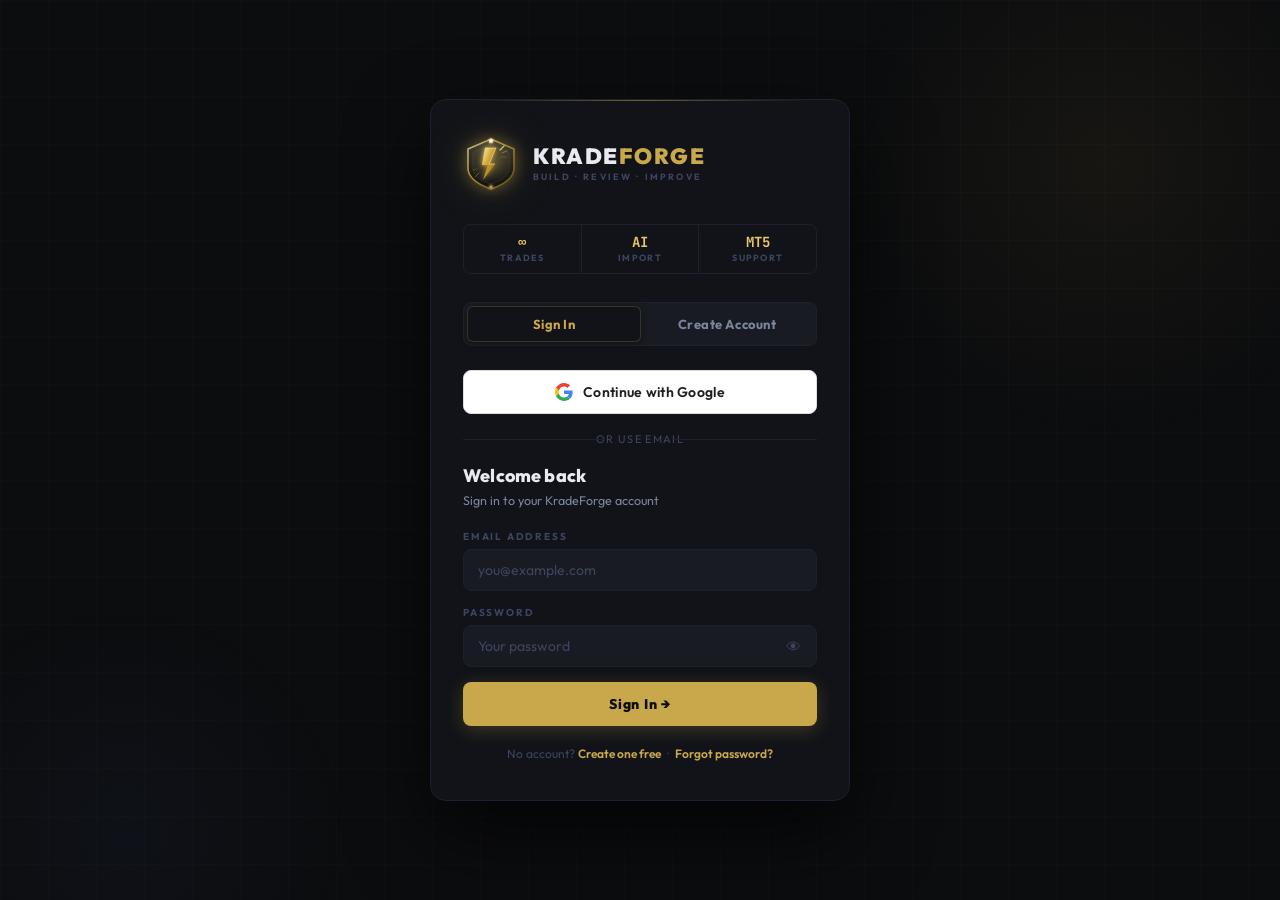
==== commit 9f1e0921: "Add files via upload" ====
--- a/login.html
+++ b/login.html
@@ -5,436 +5,337 @@
   <meta name="viewport" content="width=device-width, initial-scale=1.0, maximum-scale=1.0, user-scalable=no" />
   <meta name="mobile-web-app-capable" content="yes" />
   <meta name="apple-mobile-web-app-capable" content="yes" />
-  <meta name="theme-color" content="#0a0c0f" />
-  <title>KradeForge — Login</title>
+  <meta name="theme-color" content="#0C0D0F" />
+  <title>KradeForge — Sign In</title>
   <link rel="preconnect" href="https://fonts.googleapis.com" />
-  <link href="https://fonts.googleapis.com/css2?family=Space+Mono:wght@400;700&family=Syne:wght@400;600;700;800&family=DM+Sans:wght@300;400;500&display=swap" rel="stylesheet" />
+  <link href="https://fonts.googleapis.com/css2?family=Outfit:wght@300;400;500;600;700;800;900&family=JetBrains+Mono:wght@400;500;700&display=swap" rel="stylesheet" />
   <style>
     *, *::before, *::after { box-sizing: border-box; margin: 0; padding: 0; }
-
     :root {
-      --bg:      #0a0c0f;
-      --bg2:     #0f1318;
-      --bg3:     #161b23;
-      --border:  #1e2a38;
-      --border2: #263547;
-      --text:    #cfd8e8;
-      --text2:   #7a8fa8;
-      --text3:   #3e5168;
-      --accent:  #8bb8d4;
-      --rust:    #c0784a;
-      --green:   #22c77a;
-      --red:     #ff4d6a;
-      --font-head: 'Syne', sans-serif;
-      --font-mono: 'Space Mono', monospace;
-      --font-body: 'DM Sans', sans-serif;
-    }
-
+      --gold: #C9A84C; --gold2: #E8C76A; --gold-dim: rgba(201,168,76,0.12);
+      --gold-glow: rgba(201,168,76,0.06); --gold-border: rgba(201,168,76,0.22);
+      --bg: #0C0D0F; --bg2: #111318; --bg3: #181B22; --bg4: #1F2330;
+      --border: #1C2030; --border2: #252B3D;
+      --text: #E8EAF0; --text2: #7B869E; --text3: #3D4560;
+      --green: #00D68F; --red: #FF4F6E; --green-dim: rgba(0,214,143,0.10); --red-dim: rgba(255,79,110,0.10);
+      --font-head: 'Outfit', sans-serif; --font-mono: 'JetBrains Mono', monospace;
+      --radius: 8px; --radius-lg: 12px; --radius-xl: 16px;
+    }
     body {
-      font-family: var(--font-body);
+      font-family: var(--font-head);
       background: var(--bg);
       color: var(--text);
       min-height: 100vh;
       display: flex;
-      align-items: flex-start;
+      align-items: center;
       justify-content: center;
       padding: 24px 16px;
-      overflow-y: auto;
       overflow-x: hidden;
       position: relative;
     }
-
-    /* Background grid */
+    /* Grid background */
     body::before {
       content: '';
-      position: fixed;
-      inset: 0;
+      position: fixed; inset: 0;
       background-image:
-        linear-gradient(rgba(139,184,212,0.03) 1px, transparent 1px),
-        linear-gradient(90deg, rgba(139,184,212,0.03) 1px, transparent 1px);
-      background-size: 40px 40px;
-      pointer-events: none;
-      z-index: 0;
-    }
-
-    /* Glow */
+        linear-gradient(rgba(201,168,76,0.025) 1px, transparent 1px),
+        linear-gradient(90deg, rgba(201,168,76,0.025) 1px, transparent 1px);
+      background-size: 48px 48px;
+      pointer-events: none; z-index: 0;
+    }
+    /* Gold radial glow top-right */
     body::after {
       content: '';
-      position: fixed;
-      top: -20%; left: -10%;
+      position: fixed; top: -15%; right: -10%;
+      width: 600px; height: 600px;
+      background: radial-gradient(circle, rgba(201,168,76,0.06) 0%, transparent 65%);
+      pointer-events: none; z-index: 0;
+    }
+    /* Left bottom accent */
+    .bg-glow2 {
+      position: fixed; bottom: -20%; left: -10%;
       width: 500px; height: 500px;
-      background: radial-gradient(circle, rgba(139,184,212,0.05) 0%, transparent 70%);
-      pointer-events: none;
-      z-index: 0;
-    }
-
-    /* ── CARD ── */
+      background: radial-gradient(circle, rgba(91,142,255,0.04) 0%, transparent 65%);
+      pointer-events: none; z-index: 0;
+    }
+
     .auth-card {
       background: var(--bg2);
       border: 1px solid var(--border);
-      border-radius: 16px;
-      width: 100%;
-      max-width: 420px;
-      padding: 32px 28px;
-      position: relative;
-      z-index: 1;
-      box-shadow: 0 24px 80px rgba(0,0,0,0.6);
-      margin: auto 0;
-    }
-
+      border-radius: var(--radius-xl);
+      width: 100%; max-width: 420px;
+      padding: 36px 32px;
+      position: relative; z-index: 1;
+      box-shadow: 0 32px 80px rgba(0,0,0,0.7);
+    }
     .auth-card::before {
       content: '';
-      position: absolute;
-      top: 0; left: 20px; right: 20px;
-      height: 1px;
-      background: linear-gradient(90deg, transparent, var(--accent), transparent);
-      opacity: 0.4;
-    }
-
-    /* ── LOGO ── */
-    .auth-logo {
-      display: flex;
-      align-items: center;
-      gap: 12px;
-      margin-bottom: 24px;
-    }
-    .auth-logo svg { flex-shrink: 0; filter: drop-shadow(0 0 8px rgba(139,184,212,0.4)); }
-    .auth-logo-text { display: flex; flex-direction: column; gap: 2px; }
+      position: absolute; top: 0; left: 40px; right: 40px; height: 1px;
+      background: linear-gradient(90deg, transparent, var(--gold), transparent);
+      opacity: 0.5;
+    }
+
+    /* LOGO */
+    .auth-logo { display: flex; align-items: center; gap: 14px; margin-bottom: 32px; }
+    .auth-logo svg {
+      filter: drop-shadow(0 0 8px rgba(201,168,76,0.45)) drop-shadow(0 0 20px rgba(201,168,76,0.15));
+      animation: logoPulse 3.5s ease-in-out infinite;
+      flex-shrink: 0;
+    }
+    @keyframes logoPulse {
+      0%, 100% { filter: drop-shadow(0 0 8px rgba(201,168,76,0.45)) drop-shadow(0 0 20px rgba(201,168,76,0.15)); }
+      50%       { filter: drop-shadow(0 0 14px rgba(201,168,76,0.7)) drop-shadow(0 0 32px rgba(201,168,76,0.28)); }
+    }
+    .auth-logo-text { display: flex; flex-direction: column; gap: 4px; }
     .auth-logo-name {
-      font-family: var(--font-head);
-      font-size: 22px;
-      font-weight: 800;
-      color: var(--accent);
-      letter-spacing: 0.03em;
-      line-height: 1;
-    }
+      font-size: 22px; font-weight: 900; letter-spacing: 0.07em;
+      color: var(--text); text-transform: uppercase; line-height: 1;
+    }
+    .auth-logo-name span { color: var(--gold); }
     .auth-logo-tag {
-      font-size: 10px;
-      color: var(--rust);
-      letter-spacing: 0.15em;
-      text-transform: uppercase;
-    }
-
-    /* ── TABS ── */
+      font-size: 9px; font-weight: 700; letter-spacing: 0.24em;
+      color: var(--text3); text-transform: uppercase;
+    }
+
+    /* TABS */
     .auth-tabs {
-      display: flex;
-      background: var(--bg3);
-      border: 1px solid var(--border);
-      border-radius: 8px;
-      padding: 3px;
-      margin-bottom: 20px;
+      display: flex; background: var(--bg3); border: 1px solid var(--border);
+      border-radius: var(--radius); padding: 3px; margin-bottom: 24px;
     }
     .auth-tab {
-      flex: 1;
-      padding: 8px;
-      text-align: center;
-      font-family: var(--font-head);
-      font-size: 13px;
-      font-weight: 700;
-      color: var(--text2);
-      cursor: pointer;
-      border-radius: 6px;
-      transition: all 0.2s;
-      border: none;
-      background: none;
+      flex: 1; padding: 9px; text-align: center;
+      font-family: var(--font-head); font-size: 13px; font-weight: 700;
+      color: var(--text2); cursor: pointer; border-radius: 6px;
+      transition: all 0.2s; border: none; background: none; letter-spacing: 0.04em;
     }
     .auth-tab.active {
-      background: var(--bg2);
-      color: var(--accent);
-      border: 1px solid var(--border2);
+      background: var(--bg2); color: var(--gold);
+      border: 1px solid var(--gold-border);
       box-shadow: 0 2px 8px rgba(0,0,0,0.3);
     }
 
-    /* ── GOOGLE BUTTON ── */
+    /* GOOGLE */
     .btn-google {
-      width: 100%;
-      padding: 12px 16px;
-      border-radius: 8px;
-      font-size: 14px;
-      font-weight: 600;
-      cursor: pointer;
-      display: flex;
-      align-items: center;
-      justify-content: center;
-      gap: 10px;
-      transition: all 0.2s;
-      font-family: var(--font-body);
-      background: #ffffff;
-      color: #1f1f1f;
-      border: 1px solid #dadce0;
-      margin-bottom: 16px;
-    }
-    .btn-google:hover {
-      background: #f8f9fa;
-      box-shadow: 0 2px 12px rgba(0,0,0,0.2);
-      transform: translateY(-1px);
-    }
+      width: 100%; padding: 12px 16px; border-radius: var(--radius);
+      font-size: 14px; font-weight: 600; cursor: pointer;
+      display: flex; align-items: center; justify-content: center; gap: 10px;
+      transition: all 0.2s; font-family: var(--font-head);
+      background: #ffffff; color: #1f1f1f; border: 1px solid #dadce0;
+      margin-bottom: 18px; letter-spacing: 0.02em;
+    }
+    .btn-google:hover { background: #f8f9fa; box-shadow: 0 4px 16px rgba(0,0,0,0.25); transform: translateY(-1px); }
     .btn-google:active { transform: none; }
 
-    /* ── DIVIDER ── */
+    /* DIVIDER */
     .auth-divider {
-      text-align: center;
-      color: var(--text3);
-      font-size: 12px;
-      margin: 0 0 16px 0;
-      position: relative;
+      text-align: center; color: var(--text3); font-size: 11px;
+      margin: 0 0 18px; position: relative; letter-spacing: 0.12em; text-transform: uppercase;
     }
     .auth-divider::before, .auth-divider::after {
-      content: '';
-      position: absolute;
-      top: 50%;
-      width: 40%;
-      height: 1px;
-      background: var(--border);
+      content: ''; position: absolute; top: 50%; width: 40%; height: 1px; background: var(--border);
     }
     .auth-divider::before { left: 0; }
-    .auth-divider::after  { right: 0; }
-
-    /* ── FORMS ── */
+    .auth-divider::after { right: 0; }
+
+    /* FORMS */
     .auth-form { display: none; }
     .auth-form.active { display: block; }
-
-    .form-title {
-      font-family: var(--font-head);
-      font-size: 17px;
-      font-weight: 700;
-      color: var(--text);
-      margin-bottom: 4px;
-    }
-    .form-subtitle {
-      font-size: 12px;
-      color: var(--text2);
-      margin-bottom: 18px;
-    }
-
-    .field { margin-bottom: 14px; }
+    .form-title { font-size: 18px; font-weight: 800; color: var(--text); margin-bottom: 4px; letter-spacing: 0.01em; }
+    .form-subtitle { font-size: 12.5px; color: var(--text2); margin-bottom: 20px; line-height: 1.5; }
+
+    .field { margin-bottom: 15px; }
     .field label {
-      display: block;
-      font-size: 10px;
-      font-weight: 700;
-      color: var(--text3);
-      text-transform: uppercase;
-      letter-spacing: 0.12em;
-      margin-bottom: 5px;
+      display: block; font-size: 10px; font-weight: 700;
+      color: var(--text3); text-transform: uppercase; letter-spacing: 0.18em; margin-bottom: 6px;
     }
     .field input {
-      width: 100%;
-      background: var(--bg3);
-      border: 1px solid var(--border);
-      color: var(--text);
-      padding: 10px 14px;
-      border-radius: 8px;
-      font-size: 14px;
-      font-family: var(--font-body);
-      outline: none;
-      transition: border-color 0.2s, box-shadow 0.2s;
-    }
-    .field input:focus {
-      border-color: var(--accent);
-      box-shadow: 0 0 0 3px rgba(139,184,212,0.1);
-    }
+      width: 100%; background: var(--bg3); border: 1px solid var(--border);
+      color: var(--text); padding: 11px 14px; border-radius: var(--radius);
+      font-size: 14px; font-family: var(--font-head); outline: none;
+      transition: border-color 0.2s, box-shadow 0.2s; font-weight: 400;
+    }
+    .field input:focus { border-color: var(--gold-border); box-shadow: 0 0 0 3px var(--gold-glow); }
     .field input::placeholder { color: var(--text3); }
 
-    /* Password toggle */
     .field-wrap { position: relative; }
     .field-wrap input { padding-right: 44px; }
     .toggle-pw {
-      position: absolute;
-      right: 12px; top: 50%;
-      transform: translateY(-50%);
-      background: none;
-      border: none;
-      color: var(--text3);
-      cursor: pointer;
-      font-size: 16px;
-      padding: 4px;
-      transition: color 0.2s;
+      position: absolute; right: 12px; top: 50%; transform: translateY(-50%);
+      background: none; border: none; color: var(--text3); cursor: pointer;
+      font-size: 15px; padding: 4px; transition: color 0.2s;
     }
     .toggle-pw:hover { color: var(--text2); }
 
-    /* ── SUBMIT BUTTON ── */
+    /* SUBMIT */
     .btn-auth {
-      width: 100%;
-      background: var(--accent);
-      color: #0a0c0f;
-      border: none;
-      padding: 12px;
-      border-radius: 8px;
-      font-family: var(--font-head);
-      font-weight: 700;
-      font-size: 14px;
-      cursor: pointer;
-      transition: opacity 0.2s, transform 0.1s;
-      margin-top: 4px;
-      display: flex;
-      align-items: center;
-      justify-content: center;
-      gap: 8px;
-    }
-    .btn-auth:hover   { opacity: 0.9; transform: translateY(-1px); }
-    .btn-auth:active  { transform: none; }
-    .btn-auth:disabled{ opacity: 0.5; cursor: not-allowed; transform: none; }
-
-    /* Spinner */
-    .spinner {
-      width: 16px; height: 16px;
-      border: 2px solid rgba(10,12,15,0.2);
-      border-top-color: #0a0c0f;
-      border-radius: 50%;
-      animation: spin 0.7s linear infinite;
-      display: none;
-    }
+      width: 100%; background: var(--gold); color: #0C0D0F;
+      border: none; padding: 13px; border-radius: var(--radius);
+      font-family: var(--font-head); font-weight: 800; font-size: 14px;
+      cursor: pointer; transition: all 0.2s; margin-top: 4px;
+      display: flex; align-items: center; justify-content: center; gap: 8px;
+      letter-spacing: 0.05em; box-shadow: 0 4px 18px rgba(201,168,76,0.25);
+    }
+    .btn-auth:hover { background: var(--gold2); transform: translateY(-1px); box-shadow: 0 6px 24px rgba(201,168,76,0.35); }
+    .btn-auth:active { transform: none; }
+    .btn-auth:disabled { opacity: 0.5; cursor: not-allowed; transform: none; }
+    .spinner { width: 16px; height: 16px; border: 2px solid rgba(12,13,15,0.25); border-top-color: #0C0D0F; border-radius: 50%; animation: spin 0.7s linear infinite; display: none; }
     .btn-auth.loading .spinner { display: block; }
     .btn-auth.loading .btn-text { opacity: 0.7; }
     @keyframes spin { to { transform: rotate(360deg); } }
 
-    /* ── ALERTS ── */
-    .auth-alert {
-      padding: 10px 14px;
-      border-radius: 8px;
-      font-size: 13px;
-      margin-bottom: 14px;
-      display: none;
-      line-height: 1.5;
-    }
-    .auth-alert.error {
-      background: rgba(255,77,106,0.1);
-      border: 1px solid rgba(255,77,106,0.3);
-      color: var(--red);
-      display: block;
-    }
-    .auth-alert.success {
-      background: rgba(34,199,122,0.1);
-      border: 1px solid rgba(34,199,122,0.3);
-      color: var(--green);
-      display: block;
-    }
-    .auth-alert.info {
-      background: rgba(139,184,212,0.1);
-      border: 1px solid rgba(139,184,212,0.3);
-      color: var(--accent);
-      display: block;
-    }
-
-    /* ── PASSWORD STRENGTH ── */
+    /* ALERTS */
+    .auth-alert { padding: 10px 14px; border-radius: var(--radius); font-size: 13px; margin-bottom: 14px; display: none; line-height: 1.5; }
+    .auth-alert.error { background: var(--red-dim); border: 1px solid rgba(255,79,110,0.3); color: var(--red); display: block; }
+    .auth-alert.success { background: var(--green-dim); border: 1px solid rgba(0,214,143,0.3); color: var(--green); display: block; }
+    .auth-alert.info { background: var(--gold-dim); border: 1px solid var(--gold-border); color: var(--gold2); display: block; }
+
+    /* PW STRENGTH */
     .pw-strength { margin-top: 6px; display: none; }
     .pw-strength.show { display: block; }
-    .pw-bar {
-      height: 3px;
-      background: var(--border);
-      border-radius: 2px;
-      overflow: hidden;
-      margin-bottom: 4px;
-    }
+    .pw-bar { height: 3px; background: var(--border); border-radius: 2px; overflow: hidden; margin-bottom: 4px; }
     .pw-fill { height: 100%; border-radius: 2px; transition: width 0.3s, background 0.3s; }
-    .pw-label { font-size: 10px; color: var(--text3); }
-
-    /* ── VERIFY NOTICE ── */
+    .pw-label { font-size: 10px; color: var(--text3); font-weight: 600; letter-spacing: 0.08em; }
+
+    /* VERIFY NOTICE */
     .verify-notice { text-align: center; display: none; padding: 16px 0; }
     .verify-notice.show { display: block; }
     .verify-icon { font-size: 48px; margin-bottom: 14px; }
-    .verify-title {
-      font-family: var(--font-head);
-      font-size: 18px;
-      font-weight: 700;
-      color: var(--text);
-      margin-bottom: 8px;
-    }
+    .verify-title { font-size: 18px; font-weight: 800; color: var(--text); margin-bottom: 8px; }
     .verify-text { font-size: 13px; color: var(--text2); line-height: 1.7; }
-    .verify-email { color: var(--accent); font-weight: 600; }
-
-    /* ── CONFIRMED NOTICE ── */
-    .confirmed-notice {
-      text-align: center;
-      display: none;
-      padding: 20px 0;
-    }
+    .verify-email { color: var(--gold2); font-weight: 600; }
+
+    /* CONFIRMED NOTICE */
+    .confirmed-notice { text-align: center; display: none; padding: 20px 0; }
     .confirmed-notice.show { display: block; }
     .confirmed-icon { font-size: 56px; margin-bottom: 16px; }
-    .confirmed-title {
-      font-family: var(--font-head);
-      font-size: 20px;
-      font-weight: 800;
-      color: var(--green);
-      margin-bottom: 8px;
-    }
-    .confirmed-text {
-      font-size: 13px;
-      color: var(--text2);
-      line-height: 1.6;
-      margin-bottom: 20px;
-    }
-
-    /* ── FOOTER ── */
-    .auth-footer {
-      text-align: center;
-      margin-top: 16px;
-      font-size: 12px;
-      color: var(--text3);
-      line-height: 1.6;
-    }
-    .auth-footer a { color: var(--accent); text-decoration: none; }
-    .auth-footer a:hover { text-decoration: underline; }
-
-    /* ── MOBILE ── */
+    .confirmed-title { font-size: 22px; font-weight: 900; color: var(--green); margin-bottom: 8px; }
+    .confirmed-text { font-size: 13px; color: var(--text2); line-height: 1.7; margin-bottom: 20px; }
+
+    /* FOOTER */
+    .auth-footer { text-align: center; margin-top: 18px; font-size: 12px; color: var(--text3); line-height: 1.7; }
+    .auth-footer a { color: var(--gold); text-decoration: none; font-weight: 600; }
+    .auth-footer a:hover { color: var(--gold2); }
+
+    /* Stats strip */
+    .auth-stats {
+      display: flex; gap: 0; margin-bottom: 28px;
+      border: 1px solid var(--border); border-radius: var(--radius);
+      overflow: hidden;
+    }
+    .auth-stat {
+      flex: 1; padding: 10px 6px; text-align: center;
+      border-right: 1px solid var(--border);
+    }
+    .auth-stat:last-child { border-right: none; }
+    .auth-stat-val { font-family: var(--font-mono); font-size: 14px; font-weight: 700; color: var(--gold2); line-height: 1; margin-bottom: 3px; }
+    .auth-stat-lbl { font-size: 9px; color: var(--text3); text-transform: uppercase; letter-spacing: 0.14em; font-weight: 700; }
+
     @media (max-width: 480px) {
-      body { padding: 12px; }
-      .auth-card { padding: 20px 16px; border-radius: 12px; }
-      .auth-logo { margin-bottom: 16px; }
-      .auth-logo-name { font-size: 18px; }
-      .auth-logo-tag { display: none; }
-      .field { margin-bottom: 12px; }
-      .field input { padding: 9px 12px; font-size: 13px; }
-      .btn-auth { padding: 11px; font-size: 13px; }
-      .btn-google { padding: 11px; font-size: 13px; }
+      body { padding: 12px; align-items: flex-start; }
+      .auth-card { padding: 24px 18px; border-radius: var(--radius-lg); margin-top: 20px; }
+      .auth-stats { display: none; }
     }
   </style>
 </head>
 <body>
+  <div class="bg-glow2"></div>
 
   <div class="auth-card" id="mainCard">
 
     <!-- Logo -->
     <div class="auth-logo">
-      <svg width="42" height="42" viewBox="0 0 36 36" fill="none" xmlns="http://www.w3.org/2000/svg">
-        <rect width="36" height="36" rx="6" fill="#0d1117"/>
-        <rect x="7" y="6" width="4" height="24" rx="1" fill="#8bb8d4"/>
-        <rect x="11" y="6" width="1.5" height="24" rx="0.5" fill="#6a9ab8"/>
-        <path d="M13 18 L26 7" stroke="#8bb8d4" stroke-width="3.5" stroke-linecap="round"/>
-        <path d="M13 18 L26 29" stroke="#8bb8d4" stroke-width="3.5" stroke-linecap="round"/>
+      <!-- KradeForge Mark: Golden Shield + Lightning Strike -->
+      <svg width="56" height="56" viewBox="0 0 56 56" fill="none" xmlns="http://www.w3.org/2000/svg">
+        <defs>
+          <linearGradient id="g1" x1="0%" y1="0%" x2="100%" y2="100%">
+            <stop offset="0%"   stop-color="#FFF0BC"/>
+            <stop offset="40%"  stop-color="#D4A832"/>
+            <stop offset="100%" stop-color="#7A5A0A"/>
+          </linearGradient>
+          <linearGradient id="g2" x1="0%" y1="0%" x2="0%" y2="100%">
+            <stop offset="0%"   stop-color="#F5E0A0" stop-opacity="0.22"/>
+            <stop offset="100%" stop-color="#C9A84C" stop-opacity="0"/>
+          </linearGradient>
+          <radialGradient id="gCore" cx="50%" cy="42%" r="50%">
+            <stop offset="0%"   stop-color="#FFE97A" stop-opacity="0.3"/>
+            <stop offset="100%" stop-color="#C9A84C" stop-opacity="0"/>
+          </radialGradient>
+          <filter id="fGlow" x="-40%" y="-40%" width="180%" height="180%">
+            <feGaussianBlur stdDeviation="2.8" result="b"/>
+            <feMerge><feMergeNode in="b"/><feMergeNode in="SourceGraphic"/></feMerge>
+          </filter>
+          <filter id="fSoft" x="-30%" y="-30%" width="160%" height="160%">
+            <feGaussianBlur stdDeviation="1.5" result="b"/>
+            <feMerge><feMergeNode in="b"/><feMergeNode in="SourceGraphic"/></feMerge>
+          </filter>
+        </defs>
+        <!-- Shield body -->
+        <path d="M28 3 L51 13 L51 32 Q51 45 28 53 Q5 45 5 32 L5 13 Z" fill="#0D0F14"/>
+        <path d="M28 3 L51 13 L51 32 Q51 45 28 53 Q5 45 5 32 L5 13 Z" fill="none" stroke="url(#g1)" stroke-width="1.6" opacity="0.75"/>
+        <path d="M28 3 L51 13 L51 32 Q51 45 28 53 Q5 45 5 32 L5 13 Z" fill="url(#g2)"/>
+        <path d="M28 3 L51 13 L51 32 Q51 45 28 53 Q5 45 5 32 L5 13 Z" fill="url(#gCore)"/>
+        <!-- Inner rim -->
+        <path d="M28 9 L46 17 L46 32 Q46 42 28 48 Q10 42 10 32 L10 17 Z" fill="none" stroke="#C9A84C" stroke-width="0.6" opacity="0.18"/>
+        <!-- Lightning bolt strike -->
+        <path d="M22 12 L33 12 L26 28 L32 28 L20 44 L25 29 L19 29 Z" fill="url(#g1)" filter="url(#fGlow)"/>
+        <path d="M22 12 L33 12 L26 28 L32 28" fill="none" stroke="#FFF0BC" stroke-width="0.9" opacity="0.55" stroke-linejoin="round"/>
+        <!-- Sparks top-right -->
+        <line x1="37" y1="14" x2="41" y2="10" stroke="#F5E0A0" stroke-width="1.5" stroke-linecap="round" opacity="0.7"/>
+        <line x1="39" y1="17" x2="44" y2="15" stroke="#C9A84C" stroke-width="1"   stroke-linecap="round" opacity="0.5"/>
+        <line x1="38" y1="21" x2="44" y2="21" stroke="#C9A84C" stroke-width="0.8" stroke-linecap="round" opacity="0.3"/>
+        <!-- Sparks bottom-left -->
+        <line x1="16" y1="37" x2="12" y2="41" stroke="#C9A84C" stroke-width="1"   stroke-linecap="round" opacity="0.4"/>
+        <line x1="14" y1="33" x2="10" y2="34" stroke="#C9A84C" stroke-width="0.8" stroke-linecap="round" opacity="0.3"/>
+        <!-- Crown dot -->
+        <circle cx="28" cy="5" r="2.2" fill="#FFF0BC" opacity="0.9" filter="url(#fSoft)"/>
+        <circle cx="28" cy="5" r="1"   fill="#ffffff" opacity="0.8"/>
+        <!-- Tip glow -->
+        <circle cx="28" cy="51" r="2.5" fill="#C9A84C" opacity="0.45" filter="url(#fSoft)"/>
+        <circle cx="28" cy="51" r="1.2" fill="#E8C76A" opacity="0.7"/>
       </svg>
       <div class="auth-logo-text">
-        <span class="auth-logo-name">KradeForge</span>
-        <span class="auth-logo-tag">Build · Review · Improve</span>
+        <span class="auth-logo-name">Krade<span>Forge</span></span>
+        <span class="auth-logo-tag">Build &middot; Review &middot; Improve</span>
       </div>
     </div>
 
-    <!-- ── EMAIL CONFIRMED PAGE ─────────────────────────────── -->
-    <!-- Shown when user clicks email confirmation link         -->
+    <!-- Stats strip -->
+    <div class="auth-stats">
+      <div class="auth-stat">
+        <div class="auth-stat-val">∞</div>
+        <div class="auth-stat-lbl">Trades</div>
+      </div>
+      <div class="auth-stat">
+        <div class="auth-stat-val">AI</div>
+        <div class="auth-stat-lbl">Import</div>
+      </div>
+      <div class="auth-stat">
+        <div class="auth-stat-val">MT5</div>
+        <div class="auth-stat-lbl">Support</div>
+      </div>
+
+    </div>
+
+    <!-- EMAIL CONFIRMED -->
     <div class="confirmed-notice" id="confirmedNotice">
       <div class="confirmed-icon">✅</div>
       <div class="confirmed-title">Email Confirmed!</div>
-      <div class="confirmed-text">
-        Your account is verified and ready.<br>
-        Sign in now to start using KradeForge.
-      </div>
+      <div class="confirmed-text">Your account is verified and ready.<br>Sign in now to start trading smarter.</div>
       <button class="btn-auth" onclick="showSignIn()" style="max-width:200px;margin:0 auto">
         <span class="btn-text">Sign In Now →</span>
       </button>
     </div>
 
-    <!-- ── MAIN AUTH CONTENT ──────────────────────────────────── -->
+    <!-- MAIN AUTH CONTENT -->
     <div id="authContent">
-
-      <!-- Tabs -->
       <div class="auth-tabs">
         <button class="auth-tab active" id="tabLogin"    onclick="switchTab('login')">Sign In</button>
         <button class="auth-tab"        id="tabRegister" onclick="switchTab('register')">Create Account</button>
       </div>
 
-      <!-- Google Button — shown on both tabs -->
+      <!-- Google -->
       <button class="btn-google" id="googleBtn" onclick="handleGoogle()">
-        <svg width="20" height="20" viewBox="0 0 48 48">
+        <svg width="18" height="18" viewBox="0 0 48 48">
           <path fill="#EA4335" d="M24 9.5c3.54 0 6.71 1.22 9.21 3.6l6.85-6.85C35.9 2.38 30.47 0 24 0 14.62 0 6.51 5.38 2.56 13.22l7.98 6.19C12.43 13.72 17.74 9.5 24 9.5z"/>
           <path fill="#4285F4" d="M46.98 24.55c0-1.57-.15-3.09-.38-4.55H24v9.02h12.94c-.58 2.96-2.26 5.48-4.78 7.18l7.73 6c4.51-4.18 7.09-10.36 7.09-17.65z"/>
           <path fill="#FBBC05" d="M10.53 28.59c-.48-1.45-.76-2.99-.76-4.59s.27-3.14.76-4.59l-7.98-6.19C.92 16.46 0 20.12 0 24c0 3.88.92 7.54 2.56 10.78l7.97-6.19z"/>
@@ -445,13 +346,11 @@
 
       <div class="auth-divider">or use email</div>
 
-      <!-- ── LOGIN FORM ── -->
+      <!-- LOGIN FORM -->
       <div class="auth-form active" id="formLogin">
         <div class="form-title">Welcome back</div>
         <div class="form-subtitle">Sign in to your KradeForge account</div>
-
         <div class="auth-alert" id="loginAlert"></div>
-
         <div class="field">
           <label>Email Address</label>
           <input type="email" id="loginEmail" placeholder="you@example.com" autocomplete="email" />
@@ -463,40 +362,31 @@
             <button class="toggle-pw" onclick="togglePw('loginPassword', this)" type="button">👁</button>
           </div>
         </div>
-
         <button class="btn-auth" id="loginBtn" onclick="handleLogin()">
           <div class="spinner"></div>
-          <span class="btn-text">Sign In</span>
+          <span class="btn-text">Sign In →</span>
         </button>
-
         <div class="auth-footer">
-          Don't have an account? <a href="#" onclick="switchTab('register')">Create one free</a>
+          No account? <a href="#" onclick="switchTab('register')">Create one free</a>
           &nbsp;·&nbsp; <a href="#" onclick="switchTab('forgot')">Forgot password?</a>
         </div>
       </div>
 
-      <!-- ── REGISTER FORM ── -->
+      <!-- REGISTER FORM -->
       <div class="auth-form" id="formRegister">
-
-        <!-- Shown after successful signup -->
         <div class="verify-notice" id="verifyNotice">
           <div class="verify-icon">📧</div>
           <div class="verify-title">Check your email!</div>
           <div class="verify-text">
             We sent a confirmation link to<br>
             <span class="verify-email" id="verifyEmail"></span><br><br>
-            Click the link in the email — it will bring you<br>
-            back here and sign you in automatically.
+            Click the link in the email to verify your account.
           </div>
         </div>
-
-        <!-- Register fields -->
         <div id="registerFields">
           <div class="form-title">Create your account</div>
           <div class="form-subtitle">Free forever — your trades, your data</div>
-
           <div class="auth-alert" id="registerAlert"></div>
-
           <div class="field">
             <label>Full Name</label>
             <input type="text" id="regName" placeholder="Your name" autocomplete="name" />
@@ -508,8 +398,7 @@
           <div class="field">
             <label>Password</label>
             <div class="field-wrap">
-              <input type="password" id="regPassword" placeholder="Min 6 characters"
-                autocomplete="new-password" oninput="checkPwStrength(this.value)" />
+              <input type="password" id="regPassword" placeholder="Min 6 characters" autocomplete="new-password" oninput="checkPwStrength(this.value)" />
               <button class="toggle-pw" onclick="togglePw('regPassword', this)" type="button">👁</button>
             </div>
             <div class="pw-strength" id="pwStrength">
@@ -524,19 +413,15 @@
               <button class="toggle-pw" onclick="togglePw('regConfirm', this)" type="button">👁</button>
             </div>
           </div>
-
           <button class="btn-auth" id="registerBtn" onclick="handleRegister()">
             <div class="spinner"></div>
-            <span class="btn-text">Create Account</span>
+            <span class="btn-text">Create Account →</span>
           </button>
-
-          <div class="auth-footer">
-            Already have an account? <a href="#" onclick="switchTab('login')">Sign in</a>
-          </div>
+          <div class="auth-footer">Already have an account? <a href="#" onclick="switchTab('login')">Sign in</a></div>
         </div>
       </div>
 
-      <!-- ── FORGOT PASSWORD FORM ── -->
+      <!-- FORGOT PASSWORD FORM -->
       <div class="auth-form" id="formForgot">
         <div class="form-title">Reset Password</div>
         <div class="form-subtitle">Enter your email — we'll send a reset link</div>
@@ -549,349 +434,146 @@
           <div class="spinner"></div>
           <span class="btn-text">Send Reset Link</span>
         </button>
-        <div class="auth-footer">
-          <a href="#" onclick="switchTab('login')">← Back to Sign In</a>
-        </div>
-      </div>
-
-    </div><!-- end authContent -->
-  </div><!-- end auth-card -->
+        <div class="auth-footer"><a href="#" onclick="switchTab('login')">← Back to Sign In</a></div>
+      </div>
+    </div>
+  </div>
 
   <script>
     const SUPABASE_URL  = 'https://zcqhfnzsmvmtzaphfmup.supabase.co';
     const SUPABASE_ANON = 'eyJhbGciOiJIUzI1NiIsInR5cCI6IkpXVCJ9.eyJpc3MiOiJzdXBhYmFzZSIsInJlZiI6InpjcWhmbnpzbXZtdHphcGhmbXVwIiwicm9sZSI6ImFub24iLCJpYXQiOjE3ODEwNzU4NjUsImV4cCI6MjA5NjY1MTg2NX0.aNaph0fsdUpXgcV8OkDnHX5-mHybYaa1Z8MhXcJQVmc';
     const SITE_URL      = 'https://kys-777.github.io/Kradeforge/login.html';
 
-    // ── ON LOAD ───────────────────────────────────────────────
     window.addEventListener('load', () => {
-      // Check for OAuth callback (Google login redirect)
       if (handleOAuthCallback()) return;
-
-      // Check for email confirmation callback
       if (handleEmailConfirmation()) return;
-
-      // Check existing valid session
       const saved = localStorage.getItem('kf_session');
       if (saved) {
         try {
-          const s   = JSON.parse(saved);
-          const exp = s?.expires_at || 0;
-          if (Date.now() / 1000 < exp - 60) {
-            window.location.href = 'index.html';
-            return;
-          }
+          const s = JSON.parse(saved);
+          if (Date.now() / 1000 < (s?.expires_at || 0) - 60) { window.location.href = 'index.html'; return; }
         } catch(e) {}
       }
     });
 
-    // ── HANDLE EMAIL CONFIRMATION ─────────────────────────────
-    // When user clicks confirmation link in email, Supabase
-    // redirects to this page with tokens in the URL hash.
-    // We detect this and show "Email Confirmed!" message.
     function handleEmailConfirmation() {
-      const hash   = window.location.hash;
-      const params = new URLSearchParams(hash.substring(1));
-      const type   = params.get('type');
-      const token  = params.get('access_token');
-
-      // Email confirmation returns type=signup or type=recovery
+      const params = new URLSearchParams(window.location.hash.substring(1));
+      const type = params.get('type'), token = params.get('access_token');
       if (token && (type === 'signup' || type === 'email_change')) {
-        // Save session
-        const session = buildSession(params);
-        localStorage.setItem('kf_session', JSON.stringify(session));
-
-        // Clean the URL
+        localStorage.setItem('kf_session', JSON.stringify(buildSession(params)));
         history.replaceState({}, '', window.location.pathname);
-
-        // Show confirmed message instead of redirecting directly
-        showConfirmed();
-        return true;
+        showConfirmed(); return true;
       }
-
-      // Password reset
       if (token && type === 'recovery') {
         history.replaceState({}, '', window.location.pathname);
         showAlert('loginAlert', '✓ Password reset confirmed. You can now sign in.', 'success');
-        switchTab('login');
-        return true;
+        switchTab('login'); return true;
       }
-
       return false;
     }
-
-    // ── SHOW EMAIL CONFIRMED PAGE ─────────────────────────────
     function showConfirmed() {
-      document.getElementById('authContent').style.display    = 'none';
+      document.getElementById('authContent').style.display = 'none';
       document.getElementById('confirmedNotice').classList.add('show');
     }
-
     function showSignIn() {
       document.getElementById('confirmedNotice').classList.remove('show');
       document.getElementById('authContent').style.display = 'block';
       switchTab('login');
     }
-
-    // ── HANDLE OAUTH CALLBACK (Google) ────────────────────────
     function handleOAuthCallback() {
-      const hash   = window.location.hash;
-      const params = new URLSearchParams(hash.substring(1));
-      const token  = params.get('access_token');
-      const type   = params.get('type');
-
+      const params = new URLSearchParams(window.location.hash.substring(1));
+      const token = params.get('access_token'), type = params.get('type');
       if (!token || type === 'signup' || type === 'recovery') return false;
-
-      const session = buildSession(params);
-      localStorage.setItem('kf_session', JSON.stringify(session));
-
-      // Redirect to app
-      window.location.href = 'index.html';
-      return true;
-    }
-
-    // Build session object from URL params
+      localStorage.setItem('kf_session', JSON.stringify(buildSession(params)));
+      window.location.href = 'index.html'; return true;
+    }
     function buildSession(params) {
-      const accessToken  = params.get('access_token');
-      const refreshToken = params.get('refresh_token');
-      const expiresIn    = parseInt(params.get('expires_in') || '3600');
-
+      const accessToken = params.get('access_token'), refreshToken = params.get('refresh_token');
+      const expiresIn = parseInt(params.get('expires_in') || '3600');
       let user = {};
       try {
         const payload = JSON.parse(atob(accessToken.split('.')[1]));
-        user = {
-          id:    payload.sub,
-          email: payload.email,
-          user_metadata: {
-            full_name: payload.user_metadata?.full_name ||
-                       payload.user_metadata?.name ||
-                       payload.email?.split('@')[0] || 'User',
-            avatar_url: payload.user_metadata?.avatar_url
-          }
-        };
+        user = { id: payload.sub, email: payload.email, user_metadata: { full_name: payload.user_metadata?.full_name || payload.user_metadata?.name || payload.email?.split('@')[0] || 'User', avatar_url: payload.user_metadata?.avatar_url } };
       } catch(e) {}
-
-      return {
-        access_token:  accessToken,
-        refresh_token: refreshToken,
-        expires_at:    Math.floor(Date.now() / 1000) + expiresIn,
-        user
-      };
-    }
-
-    // ── GOOGLE LOGIN ──────────────────────────────────────────
+      return { access_token: accessToken, refresh_token: refreshToken, expires_at: Math.floor(Date.now()/1000)+expiresIn, user };
+    }
     async function handleGoogle() {
-      const redirectTo = encodeURIComponent(SITE_URL);
-      window.location.href =
-        `${SUPABASE_URL}/auth/v1/authorize?provider=google&redirect_to=${redirectTo}`;
-    }
-
-    // ── TAB SWITCHING ─────────────────────────────────────────
+      window.location.href = `${SUPABASE_URL}/auth/v1/authorize?provider=google&redirect_to=${encodeURIComponent(SITE_URL)}`;
+    }
     function switchTab(tab) {
-      // Hide all forms
       document.querySelectorAll('.auth-form').forEach(f => f.classList.remove('active'));
       document.querySelectorAll('.auth-tab').forEach(t => t.classList.remove('active'));
-
-      // Show/hide Google button (hide on forgot)
-      const googleBtn = document.getElementById('googleBtn');
-      const divider   = document.querySelector('.auth-divider');
-      if (tab === 'forgot') {
-        if (googleBtn) googleBtn.style.display = 'none';
-        if (divider)   divider.style.display   = 'none';
-      } else {
-        if (googleBtn) googleBtn.style.display = 'flex';
-        if (divider)   divider.style.display   = 'block';
-      }
-
-      if (tab === 'login') {
-        document.getElementById('formLogin').classList.add('active');
-        document.getElementById('tabLogin').classList.add('active');
-      } else if (tab === 'register') {
-        document.getElementById('formRegister').classList.add('active');
-        document.getElementById('tabRegister').classList.add('active');
-      } else if (tab === 'forgot') {
-        document.getElementById('formForgot').classList.add('active');
-      }
-
+      const g = document.getElementById('googleBtn'), d = document.querySelector('.auth-divider');
+      if (tab === 'forgot') { if(g) g.style.display='none'; if(d) d.style.display='none'; }
+      else { if(g) g.style.display='flex'; if(d) d.style.display='block'; }
+      if (tab === 'login')    { document.getElementById('formLogin').classList.add('active'); document.getElementById('tabLogin').classList.add('active'); }
+      else if (tab === 'register') { document.getElementById('formRegister').classList.add('active'); document.getElementById('tabRegister').classList.add('active'); }
+      else if (tab === 'forgot')   { document.getElementById('formForgot').classList.add('active'); }
       clearAlerts();
     }
-
-    function clearAlerts() {
-      document.querySelectorAll('.auth-alert').forEach(el => {
-        el.className = 'auth-alert';
-      });
-    }
-
-    function showAlert(id, msg, type = 'error') {
-      const el = document.getElementById(id);
-      if (!el) return;
-      el.textContent = msg;
-      el.className   = `auth-alert ${type}`;
-    }
-
-    function setLoading(btnId, loading) {
-      const btn = document.getElementById(btnId);
-      if (!btn) return;
-      btn.disabled = loading;
-      btn.classList.toggle('loading', loading);
-    }
-
-    // ── PASSWORD TOGGLE ───────────────────────────────────────
-    function togglePw(inputId, btn) {
-      const input = document.getElementById(inputId);
-      const show  = input.type === 'password';
-      input.type  = show ? 'text' : 'password';
-      btn.textContent = show ? '🙈' : '👁';
-    }
-
-    // ── PASSWORD STRENGTH ─────────────────────────────────────
+    function clearAlerts() { document.querySelectorAll('.auth-alert').forEach(el => el.className = 'auth-alert'); }
+    function showAlert(id, msg, type='error') { const el=document.getElementById(id); if(!el) return; el.textContent=msg; el.className=`auth-alert ${type}`; }
+    function setLoading(btnId, loading) { const btn=document.getElementById(btnId); if(!btn) return; btn.disabled=loading; btn.classList.toggle('loading',loading); }
+    function togglePw(inputId, btn) { const input=document.getElementById(inputId); const show=input.type==='password'; input.type=show?'text':'password'; btn.textContent=show?'🙈':'👁'; }
     function checkPwStrength(pw) {
-      const el    = document.getElementById('pwStrength');
-      const fill  = document.getElementById('pwFill');
-      const label = document.getElementById('pwLabel');
+      const el=document.getElementById('pwStrength'), fill=document.getElementById('pwFill'), label=document.getElementById('pwLabel');
       if (!pw) { el.classList.remove('show'); return; }
       el.classList.add('show');
-
-      let score = 0;
-      if (pw.length >= 6)  score++;
-      if (pw.length >= 10) score++;
-      if (/[A-Z]/.test(pw)) score++;
-      if (/[0-9]/.test(pw)) score++;
-      if (/[^A-Za-z0-9]/.test(pw)) score++;
-
-      const levels = [
-        { w:'20%',  c:'#ff4d6a', t:'Too weak' },
-        { w:'40%',  c:'#ff914d', t:'Weak' },
-        { w:'60%',  c:'#f0a500', t:'Fair' },
-        { w:'80%',  c:'#8bb8d4', t:'Good' },
-        { w:'100%', c:'#22c77a', t:'Strong ✓' },
-      ];
-      const lvl = levels[Math.min(score - 1, 4)] || levels[0];
-      fill.style.width      = lvl.w;
-      fill.style.background = lvl.c;
-      label.textContent     = lvl.t;
-      label.style.color     = lvl.c;
-    }
-
-    // ── ENTER KEY ─────────────────────────────────────────────
+      let score=0;
+      if(pw.length>=6) score++; if(pw.length>=10) score++; if(/[A-Z]/.test(pw)) score++; if(/[0-9]/.test(pw)) score++; if(/[^A-Za-z0-9]/.test(pw)) score++;
+      const levels=[{w:'20%',c:'#FF4F6E',t:'Too weak'},{w:'40%',c:'#FF914D',t:'Weak'},{w:'60%',c:'#F0A500',t:'Fair'},{w:'80%',c:'#C9A84C',t:'Good'},{w:'100%',c:'#00D68F',t:'Strong ✓'}];
+      const lvl=levels[Math.min(score-1,4)]||levels[0];
+      fill.style.width=lvl.w; fill.style.background=lvl.c; label.textContent=lvl.t; label.style.color=lvl.c;
+    }
     document.addEventListener('keydown', (e) => {
       if (e.key !== 'Enter') return;
-      const active = document.querySelector('.auth-form.active')?.id;
-      if (active === 'formLogin')    handleLogin();
-      if (active === 'formRegister') handleRegister();
-      if (active === 'formForgot')   handleForgot();
+      const active=document.querySelector('.auth-form.active')?.id;
+      if(active==='formLogin') handleLogin();
+      if(active==='formRegister') handleRegister();
+      if(active==='formForgot') handleForgot();
     });
-
-    // ── LOGIN ─────────────────────────────────────────────────
     async function handleLogin() {
-      const email    = document.getElementById('loginEmail').value.trim();
-      const password = document.getElementById('loginPassword').value;
-
-      if (!email)    { showAlert('loginAlert', 'Please enter your email');    return; }
-      if (!password) { showAlert('loginAlert', 'Please enter your password'); return; }
-
+      const email=document.getElementById('loginEmail').value.trim(), password=document.getElementById('loginPassword').value;
+      if(!email) { showAlert('loginAlert','Please enter your email'); return; }
+      if(!password) { showAlert('loginAlert','Please enter your password'); return; }
       setLoading('loginBtn', true);
       try {
-        const res  = await fetch(`${SUPABASE_URL}/auth/v1/token?grant_type=password`, {
-          method:  'POST',
-          headers: { 'Content-Type': 'application/json', 'apikey': SUPABASE_ANON },
-          body:    JSON.stringify({ email, password })
-        });
-        const data = await res.json();
-
-        if (!res.ok) {
-          const msg = data.error_description || data.msg || 'Login failed';
-          if (msg.toLowerCase().includes('invalid')) {
-            showAlert('loginAlert', '❌ Wrong email or password. Please try again.');
-          } else if (msg.toLowerCase().includes('confirm') || msg.toLowerCase().includes('verify')) {
-            showAlert('loginAlert', '📧 Please confirm your email first. Check your inbox.', 'info');
-          } else {
-            showAlert('loginAlert', msg);
-          }
-          return;
-        }
-
-        localStorage.setItem('kf_session', JSON.stringify(data));
-        showAlert('loginAlert', '✓ Signed in! Loading…', 'success');
-        setTimeout(() => { window.location.href = 'index.html'; }, 600);
-
-      } catch (e) {
-        showAlert('loginAlert', 'Network error. Check your connection.');
-      } finally {
-        setLoading('loginBtn', false);
-      }
-    }
-
-    // ── REGISTER ──────────────────────────────────────────────
+        const res=await fetch(`${SUPABASE_URL}/auth/v1/token?grant_type=password`,{method:'POST',headers:{'Content-Type':'application/json','apikey':SUPABASE_ANON},body:JSON.stringify({email,password})});
+        const data=await res.json();
+        if(!res.ok) { const msg=data.error_description||data.msg||'Login failed'; showAlert('loginAlert', msg.toLowerCase().includes('invalid')?'❌ Wrong email or password.':msg.toLowerCase().includes('confirm')?'📧 Please confirm your email first.':msg); return; }
+        localStorage.setItem('kf_session',JSON.stringify(data));
+        showAlert('loginAlert','✓ Signed in! Loading…','success');
+        setTimeout(()=>{window.location.href='index.html';},600);
+      } catch(e) { showAlert('loginAlert','Network error. Check your connection.'); }
+      finally { setLoading('loginBtn',false); }
+    }
     async function handleRegister() {
-      const name     = document.getElementById('regName').value.trim();
-      const email    = document.getElementById('regEmail').value.trim();
-      const password = document.getElementById('regPassword').value;
-      const confirm  = document.getElementById('regConfirm').value;
-
-      if (!name)                { showAlert('registerAlert', 'Please enter your name');           return; }
-      if (!email)               { showAlert('registerAlert', 'Please enter your email');          return; }
-      if (!email.includes('@')) { showAlert('registerAlert', 'Please enter a valid email');       return; }
-      if (!password)            { showAlert('registerAlert', 'Please enter a password');          return; }
-      if (password.length < 6)  { showAlert('registerAlert', 'Password must be at least 6 characters'); return; }
-      if (password !== confirm)  { showAlert('registerAlert', '❌ Passwords do not match');       return; }
-
-      setLoading('registerBtn', true);
+      const name=document.getElementById('regName').value.trim(), email=document.getElementById('regEmail').value.trim(), password=document.getElementById('regPassword').value, confirm=document.getElementById('regConfirm').value;
+      if(!name) { showAlert('registerAlert','Please enter your name'); return; }
+      if(!email||!email.includes('@')) { showAlert('registerAlert','Please enter a valid email'); return; }
+      if(!password||password.length<6) { showAlert('registerAlert','Password must be at least 6 characters'); return; }
+      if(password!==confirm) { showAlert('registerAlert','❌ Passwords do not match'); return; }
+      setLoading('registerBtn',true);
       try {
-        const res  = await fetch(`${SUPABASE_URL}/auth/v1/signup`, {
-          method:  'POST',
-          headers: { 'Content-Type': 'application/json', 'apikey': SUPABASE_ANON },
-          body:    JSON.stringify({
-            email, password,
-            data: { full_name: name },
-            // Tell Supabase to redirect back to this login page after confirmation
-            options: { emailRedirectTo: SITE_URL }
-          })
-        });
-        const data = await res.json();
-
-        if (!res.ok) {
-          const msg = data.error_description || data.msg || 'Registration failed';
-          if (msg.toLowerCase().includes('already')) {
-            showAlert('registerAlert', '⚠ This email is already registered. Try signing in.');
-          } else {
-            showAlert('registerAlert', msg);
-          }
-          return;
-        }
-
-        // Show verification notice
-        document.getElementById('registerFields').style.display = 'none';
-        document.getElementById('verifyEmail').textContent      = email;
+        const res=await fetch(`${SUPABASE_URL}/auth/v1/signup`,{method:'POST',headers:{'Content-Type':'application/json','apikey':SUPABASE_ANON},body:JSON.stringify({email,password,data:{full_name:name},options:{emailRedirectTo:SITE_URL}})});
+        const data=await res.json();
+        if(!res.ok) { showAlert('registerAlert',data.error_description||data.msg||'Registration failed'); return; }
+        document.getElementById('registerFields').style.display='none';
+        document.getElementById('verifyEmail').textContent=email;
         document.getElementById('verifyNotice').classList.add('show');
-
-      } catch (e) {
-        showAlert('registerAlert', 'Network error. Please try again.');
-      } finally {
-        setLoading('registerBtn', false);
-      }
-    }
-
-    // ── FORGOT PASSWORD ───────────────────────────────────────
+      } catch(e) { showAlert('registerAlert','Network error. Please try again.'); }
+      finally { setLoading('registerBtn',false); }
+    }
     async function handleForgot() {
-      const email = document.getElementById('forgotEmail').value.trim();
-      if (!email) { showAlert('forgotAlert', 'Please enter your email'); return; }
-
-      setLoading('forgotBtn', true);
+      const email=document.getElementById('forgotEmail').value.trim();
+      if(!email) { showAlert('forgotAlert','Please enter your email'); return; }
+      setLoading('forgotBtn',true);
       try {
-        const res = await fetch(`${SUPABASE_URL}/auth/v1/recover`, {
-          method:  'POST',
-          headers: { 'Content-Type': 'application/json', 'apikey': SUPABASE_ANON },
-          body:    JSON.stringify({ email, options: { redirectTo: SITE_URL } })
-        });
-        if (res.ok) {
-          showAlert('forgotAlert', '✓ Reset link sent! Check your email.', 'success');
-        } else {
-          showAlert('forgotAlert', 'Could not send reset email. Check the address.');
-        }
-      } catch (e) {
-        showAlert('forgotAlert', 'Network error. Please try again.');
-      } finally {
-        setLoading('forgotBtn', false);
-      }
+        const res=await fetch(`${SUPABASE_URL}/auth/v1/recover`,{method:'POST',headers:{'Content-Type':'application/json','apikey':SUPABASE_ANON},body:JSON.stringify({email,options:{redirectTo:SITE_URL}})});
+        if(res.ok) { showAlert('forgotAlert','✓ Reset link sent! Check your email.','success'); }
+        else { showAlert('forgotAlert','Could not send reset email. Check the address.'); }
+      } catch(e) { showAlert('forgotAlert','Network error. Please try again.'); }
+      finally { setLoading('forgotBtn',false); }
     }
   </script>
 </body>
